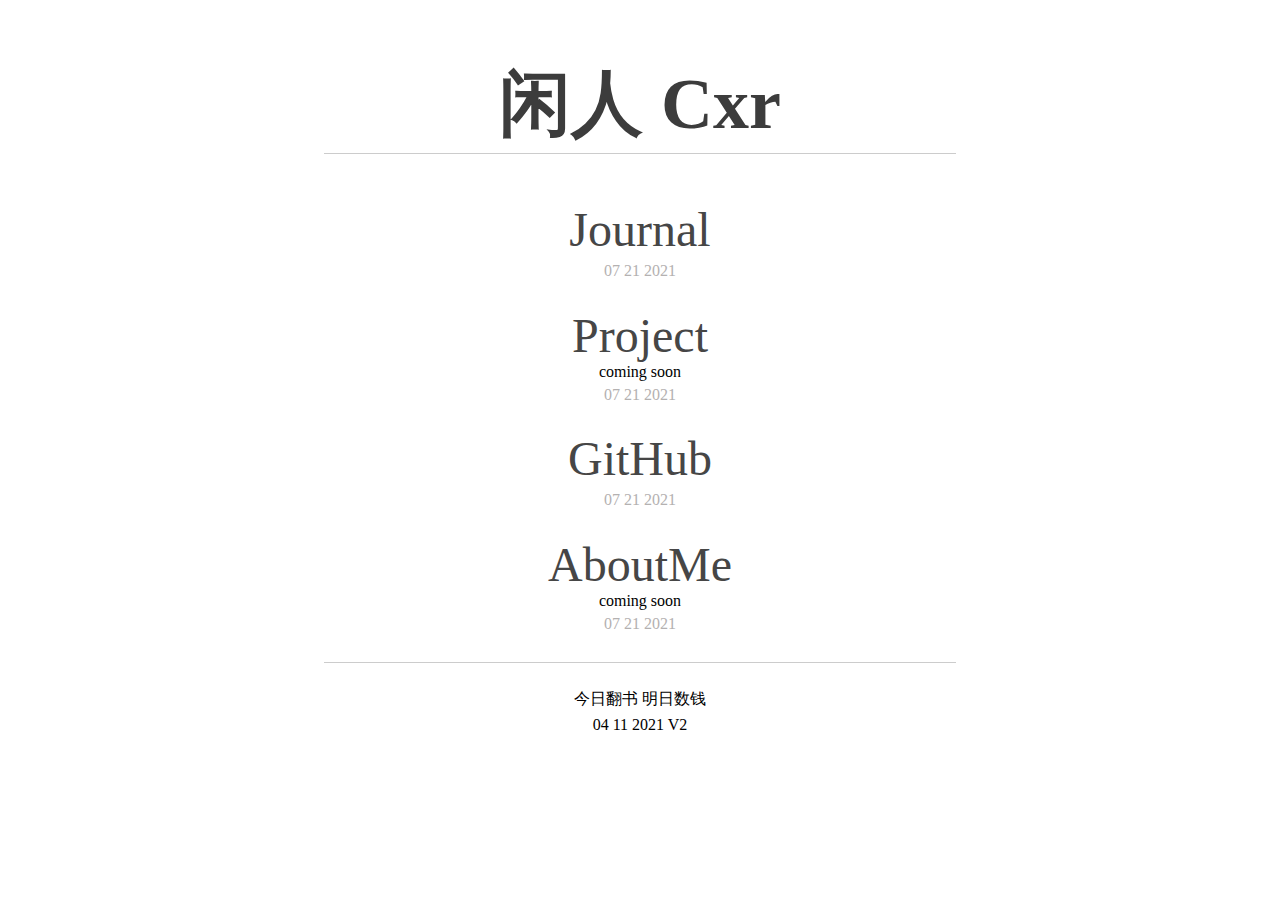
==== index.html @ f76b9d7a "fix" ====
<!DOCTYPE html>
<html lang="en-us">

<head>
    <meta charset="UTF-8">
    <link rel="shortcut icon" href="./favicon.png" type="image/x-icon">
    <meta http-equiv="Cache-Control" content="no-store" />
    <meta http-equiv="Pragma" content="no-cache" />
    <meta http-equiv="Expires" content="0" />
    <style>
        .main_page {
            font-family: "Lucida Calligraphy", cursive, serif, sans-serif;
            display: flex;
            flex-direction: column;
            align-items: center;
            text-align: center;
        }

        .title {
            color: rgb(60, 60, 60);
            font-size: 4.5em;
            width: 50%;
            margin-bottom: 3%;
        }

        .title::after {
            content: '';
            height: 1px;
            border-bottom: 1px solid #ccc;
            display: flex;
            margin-bottom: 10px;
            max-width: 1000px;
            align-items: center;
        }

        .sub_title_container {
            display: flex;
            flex-direction: column;
            margin-bottom: 15%;

        }

        .sub_title {
            font-family: "Lucida Calligraphy", cursive, serif, sans-serif;
            font-size: 3em;
            color: rgb(70, 70, 70);
            text-decoration: none;
        }

        .sub_title:hover,
        .sub_title:focus {
            text-decoration: underline;
        }

        .title_time {

            color: rgb(180, 177, 177);
            margin-top: 5px;

        }

        .main_footer {
            width: 50%;
            display: flex;
            flex-direction: column;
            align-content: center;
            text-align: center;
        }

        .main_footer::before {
            content: '';
            height: 1px;
            border-bottom: 1px solid #ccc;
            margin-bottom: 10px;
            align-content: center;
        }
    </style>
</head>

<body>
    <div class="main_page">
        <h1 class="title">闲人 Cxr</h1>
        <div>
            <div class="sub_title_container">
                <a class="sub_title" href="post.html">Journal</a>
                <a class=" title_time"> 07 21 2021</a>
            </div>

            <div class="sub_title_container">
                <a class="sub_title" href="">Project<a style="font-size: 16px;">coming
                        soon</a></a>
                <a class=" title_time"> 07 21 2021</a>
            </div>

            <div class="sub_title_container">
                <a class="sub_title" href="https://github.com/CXianRen">GitHub</a>
                <a class=" title_time"> 07 21 2021</a>
            </div>

            <div class="sub_title_container">
                <a class="sub_title" href="">AboutMe<a style="font-size: 16px;">coming soon</a></a>
                <a class=" title_time"> 07 21 2021</a>
            </div>

        </div>
        <div class="main_footer">
            <p>今日翻书 明日数钱</p>
            <p style="margin-top: -10px;"> 04 11 2021 V2 </p>
        </div>

    </div>
</body>

</html>
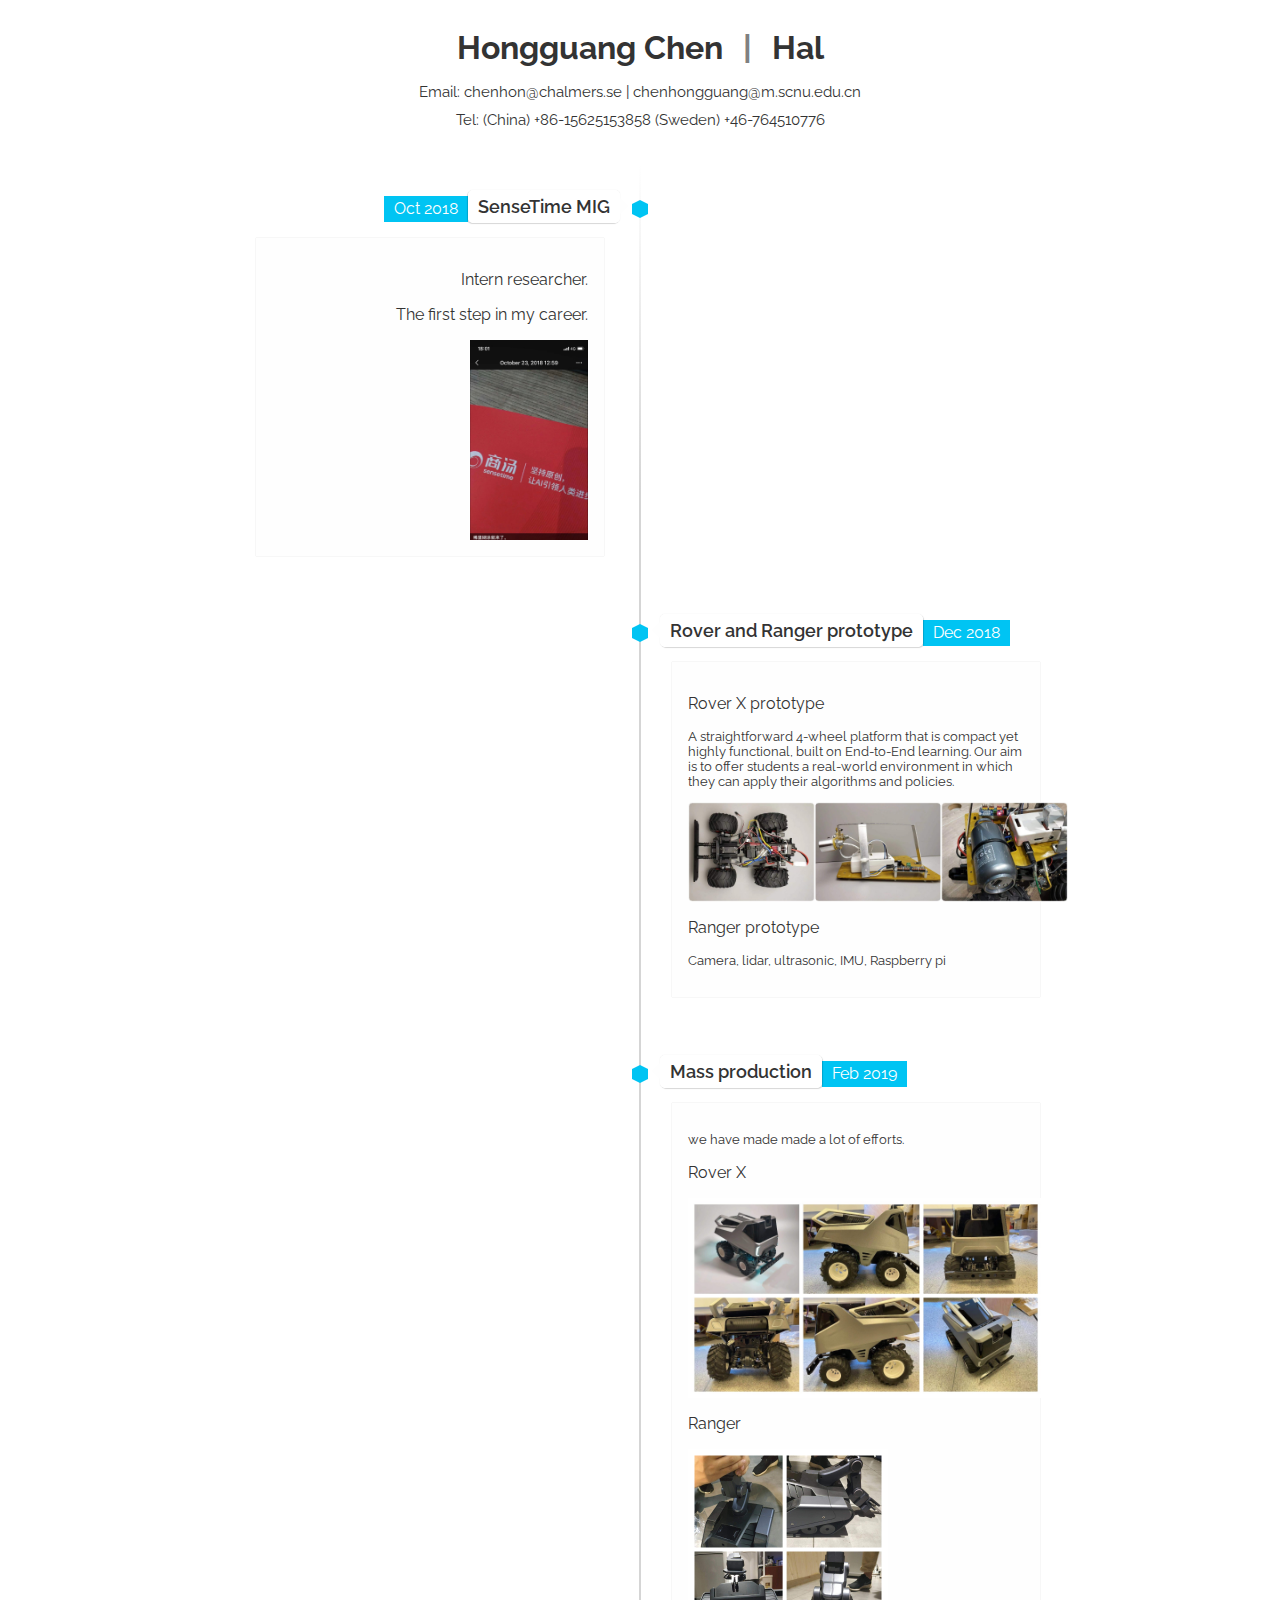
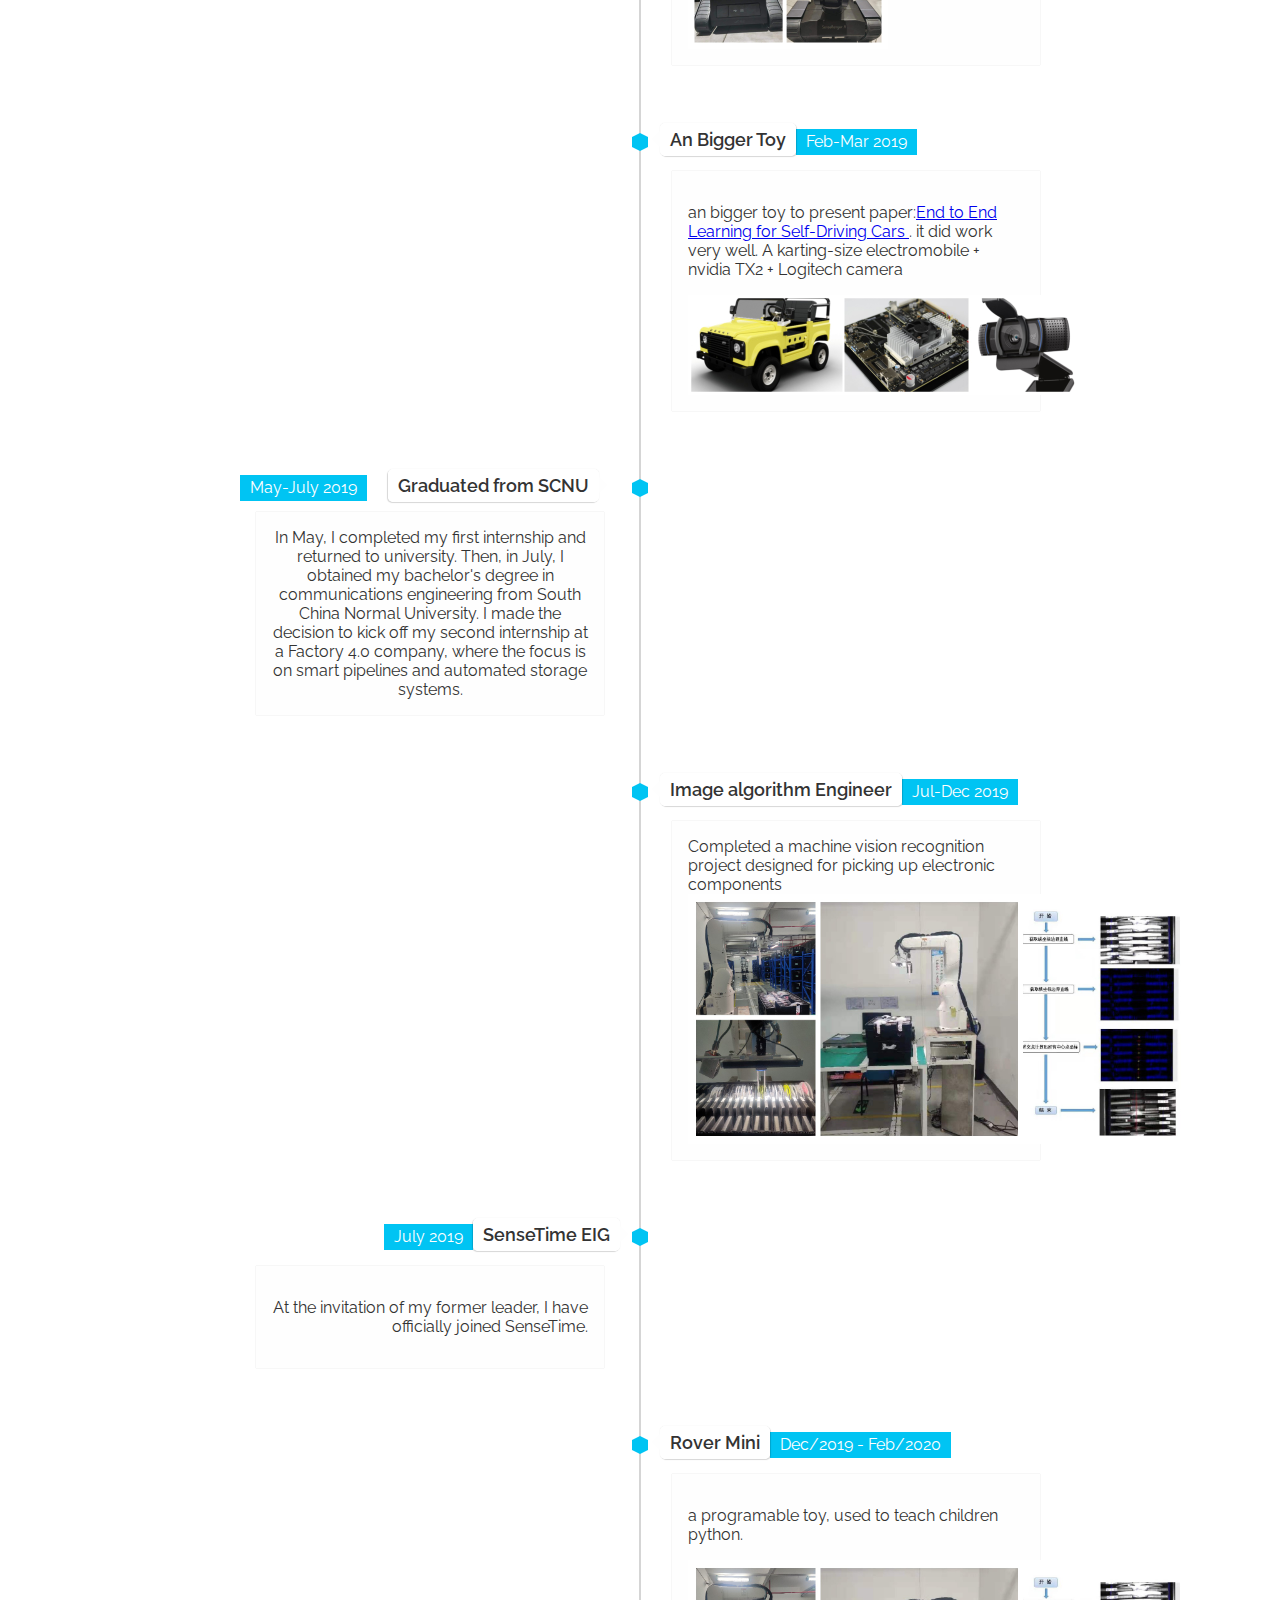
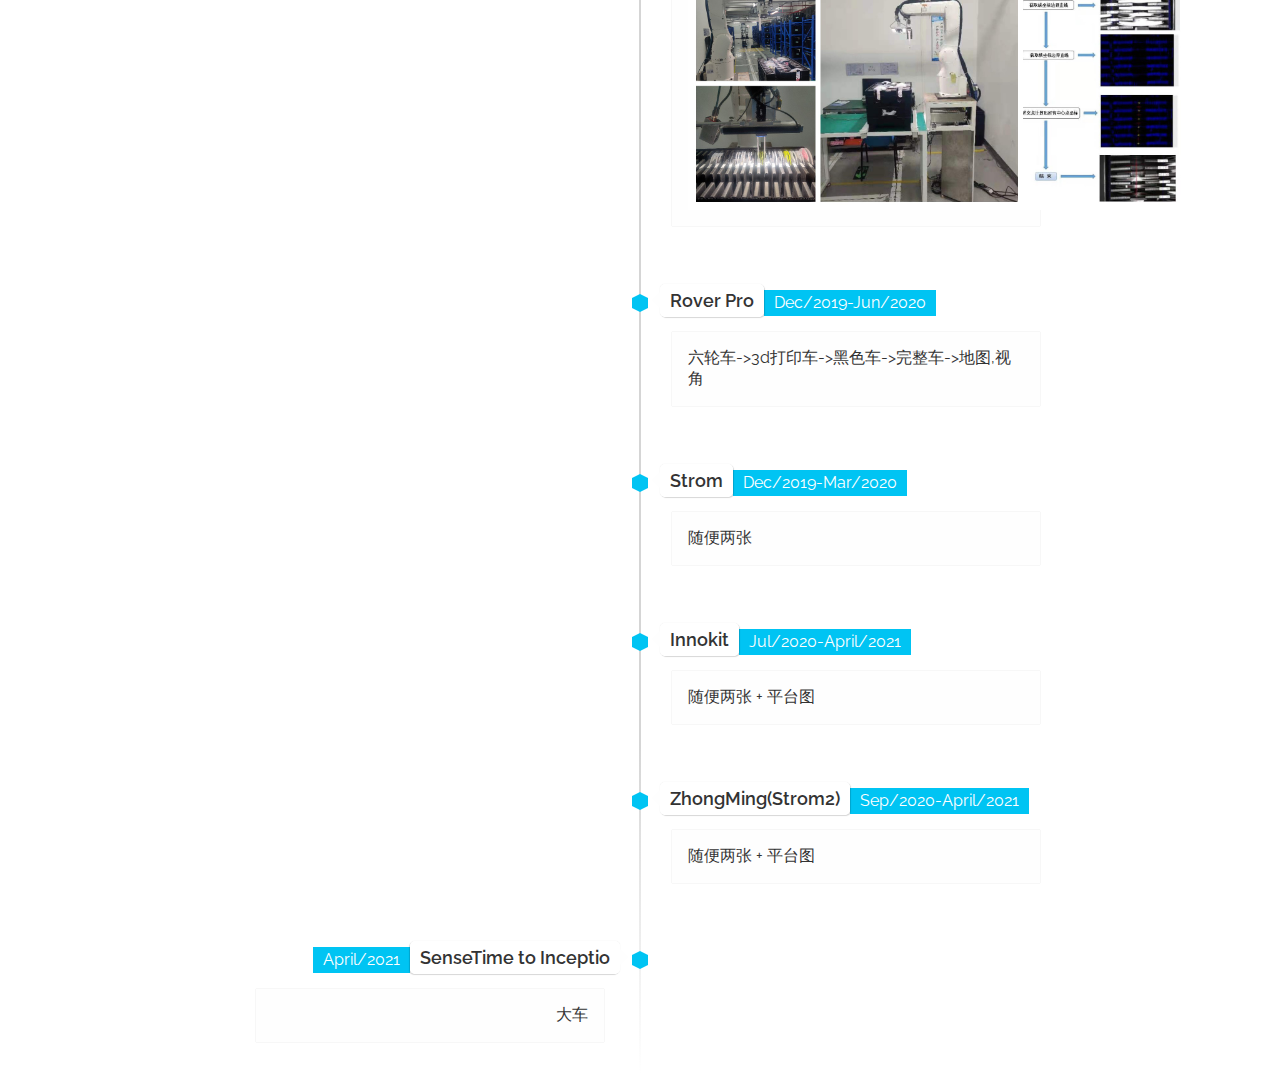
==== commit a5d6ae73: "update" ====
--- a/index.html
+++ b/index.html
@@ -1,114 +1,203 @@
-<!DOCTYPE html>
-<html lang="en-us">
-
-<head>
-    <meta charset="UTF-8">
-    <link rel="shortcut icon" href="./favicon.png" type="image/x-icon">
-    <meta http-equiv="Cache-Control" content="no-store" />
-    <meta http-equiv="Pragma" content="no-cache" />
-    <meta http-equiv="Expires" content="0" />
-    <style>
-        .main_page {
-            font-family: "Lucida Calligraphy", cursive, serif, sans-serif;
-            display: flex;
-            flex-direction: column;
-            align-items: center;
-            text-align: center;
-        }
-
-        .title {
-            color: rgb(60, 60, 60);
-            font-size: 4.5em;
-            width: 50%;
-            margin-bottom: 3%;
-        }
-
-        .title::after {
-            content: '';
-            height: 1px;
-            border-bottom: 1px solid #ccc;
-            display: flex;
-            margin-bottom: 10px;
-            max-width: 1000px;
-            align-items: center;
-        }
-
-        .sub_title_container {
-            display: flex;
-            flex-direction: column;
-            margin-bottom: 15%;
-
-        }
-
-        .sub_title {
-            font-family: "Lucida Calligraphy", cursive, serif, sans-serif;
-            font-size: 3em;
-            color: rgb(70, 70, 70);
-            text-decoration: none;
-        }
-
-        .sub_title:hover,
-        .sub_title:focus {
-            text-decoration: underline;
-        }
-
-        .title_time {
-
-            color: rgb(180, 177, 177);
-            margin-top: 5px;
-
-        }
-
-        .main_footer {
-            width: 50%;
-            display: flex;
-            flex-direction: column;
-            align-content: center;
-            text-align: center;
-        }
-
-        .main_footer::before {
-            content: '';
-            height: 1px;
-            border-bottom: 1px solid #ccc;
-            margin-bottom: 10px;
-            align-content: center;
-        }
-    </style>
-</head>
-
-<body>
-    <div class="main_page">
-        <h1 class="title">闲人 Cxr</h1>
-        <div>
-            <div class="sub_title_container">
-                <a class="sub_title" href="post.html">Journal</a>
-                <a class=" title_time"> 07 21 2021</a>
-            </div>
-
-            <div class="sub_title_container">
-                <a class="sub_title" href="">Project<a style="font-size: 16px;">coming
-                        soon</a></a>
-                <a class=" title_time"> 07 21 2021</a>
-            </div>
-
-            <div class="sub_title_container">
-                <a class="sub_title" href="https://github.com/CXianRen">GitHub</a>
-                <a class=" title_time"> 07 21 2021</a>
-            </div>
-
-            <div class="sub_title_container">
-                <a class="sub_title" href="">AboutMe<a style="font-size: 16px;">coming soon</a></a>
-                <a class=" title_time"> 07 21 2021</a>
-            </div>
-
-        </div>
-        <div class="main_footer">
-            <p>今日翻书 明日数钱</p>
-            <p style="margin-top: -10px;"> 04 11 2021 V2 </p>
-        </div>
-
-    </div>
-</body>
-
-</html>+<header>
+    <meta charset="UTF-8">
+    <link rel="stylesheet" type="text/css" href="css/blog.css">
+</header>
+
+<body>
+    <div style="display: flex; flex-direction: column; align-items: center;">
+        <div style="display: flex; flex-direction: row; justify-content: center; margin-bottom: 0px;">
+            <h1>Hongguang Chen </h1>
+            <h1 style="margin-left: 20px; margin-right: 20px; color: gray;"> | </h1>
+            <h1>Hal</h1>
+        </div>
+        <div style="margin-top: -20px;">
+            <p class="contact-info" style="font-size: 15px">Email: chenhon@chalmers.se | chenhongguang@m.scnu.edu.cn
+            </p>
+        </div>
+        <div style="margin-top: -20px;">
+            <p style="font-size: 15px"> Tel: (China) +86-15625153858 (Sweden) +46-764510776</p>
+        </div>
+
+    </div>
+    <ul class="timeline">
+        <!-- senior years -->
+        <!-- Item 1 -->
+        <!-- Sensen time -->
+        <li>
+            <div class="direction-l">
+                <div class="flag-wrapper">
+                    <span class="hexa"></span>
+                    <span class="flag">SenseTime MIG</span>
+                    <span class="time-wrapper"><span class="time">Oct 2018</span></span>
+                </div>
+                <div class="desc">
+                    <p>Intern researcher.</p>
+                    <p>The first step in my career.</p>
+                    <img src="img/other/first_day.jpg" , style="max-height: 200;">
+                </div>
+        </li>
+        <li>
+            <div class="direction-r">
+                <div class="flag-wrapper">
+                    <span class="hexa"></span>
+                    <span class="flag">Rover and Ranger prototype</span>
+                    <span class="time-wrapper"><span class="time">Dec 2018</span></span>
+                </div>
+                <div class="desc" ,>
+                    <p>Rover X prototype</p>
+                    <p style="font-size: small;">A straightforward 4-wheel platform that is compact yet highly
+                        functional,
+                        built on End-to-End learning. Our aim is to offer students a real-world environment
+                        in which they can apply their algorithms and policies.</p>
+                    <img src="img/roverX_prototype/rover_x_prototype.jpg" , style="max-height: 100;">
+                    <p>Ranger prototype</p>
+                    <p style="font-size: small;">Camera, lidar, ultrasonic, IMU, Raspberry pi</p>
+                </div>
+            </div>
+        </li>
+        <li>
+            <div class="direction-r">
+                <div class="flag-wrapper">
+                    <span class="hexa"></span>
+                    <span class="flag">Mass production</span>
+                    <span class="time-wrapper"><span class="time">Feb 2019</span></span>
+                </div>
+                <div class="desc" ,>
+                    <p style="font-size: small;">we have made made a lot of efforts.</p>
+                    <p>Rover X</p>
+                    <img src="img/roverX/RoverX.jpg" , style="max-height: 200;">
+                    <p>Ranger</p>
+                    <img src="img/ranger/ranger.jpg" , style="max-height: 200;">
+                </div>
+            </div>
+        </li>
+        <li>
+            <div class="direction-r">
+                <div class="flag-wrapper">
+                    <span class="hexa"></span>
+                    <span class="flag">An Bigger Toy</span>
+                    <span class="time-wrapper"><span class="time">Feb-Mar 2019</span></span>
+                </div>
+                <div class="desc" ,>
+                    <!-- https://images.nvidia.com/content/tegra/automotive/images/2016/solutions/pdf/end-to-end-dl-using-px.pdf -->
+                    <p> an bigger toy to present paper:<a
+                            href="https://images.nvidia.com/content/tegra/automotive/images/2016/solutions/pdf/end-to-end-dl-using-px.pdf">End
+                            to End Learning for Self-Driving Cars
+                        </a>. it did work very well. A karting-size electromobile + nvidia TX2 + Logitech camera </p>
+                    <img src="img/honghong/honghong.jpg" , style="max-height: 100;">
+                </div>
+            </div>
+        </li>
+        <!-- graduation and JiMi -->
+        <li>
+            <div class="direction-l">
+                <div class="flag-wrapper">
+                    <span class="hexa"></span>
+                    <span class="flag">Graduated from SCNU</span>
+                    <span class="time-wrapper"><span class="time">May-July 2019</span></span>
+                    <div class="desc">In May, I completed my first internship and returned to university. Then, in July,
+                        I obtained my bachelor's degree in communications engineering from South China Normal
+                        University. I made the decision to kick off my second internship at a Factory 4.0 company, 
+                        where the focus is on smart pipelines and automated storage systems.
+                    </div>
+                </div>
+            </div>
+        </li>
+
+        <li>
+            <div class="direction-r">
+                <div class="flag-wrapper">
+                    <span class="hexa"></span>
+                    <span class="flag">Image algorithm Engineer</span>
+                    <span class="time-wrapper"><span class="time">Jul-Dec 2019</span>
+                </div>
+                <div class="desc">Completed a machine vision recognition project designed for picking up electronic components
+                    <img src="img/smart_vga/smart_vga.jpg" , style="max-height: 250;">
+                </div>
+            </div>
+        </li>
+
+        <li>
+            <div class="direction-l">
+                <div class="flag-wrapper">
+                    <span class="hexa"></span>
+                    <span class="flag">SenseTime EIG</span>
+                    <span class="time-wrapper"><span class="time">July 2019</span></span>
+                </div>
+                <div class="desc">
+                    <p>At the invitation of my former leader, I have officially joined SenseTime.</p>
+                </div>
+            </div>
+        </li>
+        <!-- MINI -->
+        <li>
+            <div class="direction-r">
+                <div class="flag-wrapper">
+                    <span class="hexa"></span>
+                    <span class="flag">Rover Mini</span>
+                    <span class="time-wrapper"><span class="time">Dec/2019 - Feb/2020</span></span>
+                </div>
+                <div class="desc">
+                    <p>a programable toy, used to teach children python.</p>
+                    <img src="img/smart_vga/smart_vga.jpg" , style="max-height: 250;">
+                </div>
+            </div>
+        </li>
+
+        <li>
+            <div class="direction-r">
+                <div class="flag-wrapper">
+                    <span class="hexa"></span>
+                    <span class="flag">Rover Pro</span>
+                    <span class="time-wrapper"><span class="time">Dec/2019-Jun/2020</span></span>
+                </div>
+                <div class="desc">六轮车->3d打印车->黑色车->完整车->地图,视角</div>
+            </div>
+        </li>
+
+        <li>
+            <div class="direction-r">
+                <div class="flag-wrapper">
+                    <span class="hexa"></span>
+                    <span class="flag">Strom</span>
+                    <span class="time-wrapper"><span class="time">Dec/2019-Mar/2020</span></span>
+                </div>
+                <div class="desc">随便两张</div>
+            </div>
+        </li>
+
+        <li>
+            <div class="direction-r">
+                <div class="flag-wrapper">
+                    <span class="hexa"></span>
+                    <span class="flag">Innokit</span>
+                    <span class="time-wrapper"><span class="time">Jul/2020-April/2021</span></span>
+                </div>
+                <div class="desc">随便两张 + 平台图</div>
+            </div>
+        </li>
+
+        <li>
+            <div class="direction-r">
+                <div class="flag-wrapper">
+                    <span class="hexa"></span>
+                    <span class="flag">ZhongMing(Strom2)</span>
+                    <span class="time-wrapper"><span class="time">Sep/2020-April/2021</span></span>
+                </div>
+                <div class="desc">随便两张 + 平台图</div>
+            </div>
+        </li>
+
+        <li>
+            <div class="direction-l">
+                <div class="flag-wrapper">
+                    <span class="hexa"></span>
+                    <span class="flag">SenseTime to Inceptio</span>
+                    <span class="time-wrapper"><span class="time">April/2021</span></span>
+                </div>
+                <div class="desc">大车</div>
+            </div>
+        </li>
+    </ul>
+
+</body>--- a/css/blog.css
+++ b/css/blog.css
@@ -0,0 +1,317 @@
+@import url(https://fonts.googleapis.com/css?family=Raleway:400,900);
+body {
+    font-family: 'Raleway', sans-serif;
+    color: #333;
+}
+
+header h1 {
+    text-align: center;
+    font-weight: bold;
+    margin-top: 0;
+}
+
+header p {
+    text-align: center;
+    margin-bottom: 0;
+}
+
+.hexa {
+    border: 0px;
+    float: left;
+    text-align: center;
+    height: 35px;
+    width: 60px;
+    font-size: 22px;
+    background: #f0f0f0;
+    color: #3c3c3c;
+    position: relative;
+    margin-top: 15px;
+}
+
+.hexa:before {
+    content: "";
+    position: absolute;
+    left: 0;
+    width: 0;
+    height: 0;
+    border-bottom: 15px solid #f0f0f0;
+    border-left: 30px solid transparent;
+    border-right: 30px solid transparent;
+    top: -15px;
+}
+
+.hexa:after {
+    content: "";
+    position: absolute;
+    left: 0;
+    width: 0;
+    height: 0;
+    border-left: 30px solid transparent;
+    border-right: 30px solid transparent;
+    border-top: 15px solid #f0f0f0;
+    bottom: -15px;
+}
+
+.timeline {
+    position: relative;
+    padding: 0;
+    width: 100%;
+    margin-top: 20px;
+    list-style-type: none;
+}
+
+.timeline:before {
+    position: absolute;
+    left: 50%;
+    top: 0;
+    content: ' ';
+    display: block;
+    width: 2px;
+    height: 100%;
+    margin-left: -1px;
+    background: rgb(213, 213, 213);
+    background: -moz-linear-gradient(top, rgba(213, 213, 213, 0) 0%, rgb(213, 213, 213) 8%, rgb(213, 213, 213) 92%, rgba(213, 213, 213, 0) 100%);
+    background: -webkit-gradient(linear, left top, left bottom, color-stop(0%, rgba(30, 87, 153, 1)), color-stop(100%, rgba(125, 185, 232, 1)));
+    background: -webkit-linear-gradient(top, rgba(213, 213, 213, 0) 0%, rgb(213, 213, 213) 8%, rgb(213, 213, 213) 92%, rgba(213, 213, 213, 0) 100%);
+    background: -o-linear-gradient(top, rgba(213, 213, 213, 0) 0%, rgb(213, 213, 213) 8%, rgb(213, 213, 213) 92%, rgba(213, 213, 213, 0) 100%);
+    background: -ms-linear-gradient(top, rgba(213, 213, 213, 0) 0%, rgb(213, 213, 213) 8%, rgb(213, 213, 213) 92%, rgba(213, 213, 213, 0) 100%);
+    background: linear-gradient(to bottom, rgba(213, 213, 213, 0) 0%, rgb(213, 213, 213) 8%, rgb(213, 213, 213) 92%, rgba(213, 213, 213, 0) 100%);
+    z-index: 5;
+}
+
+.timeline li {
+    padding: 2em 0;
+}
+
+.timeline .hexa {
+    width: 16px;
+    height: 10px;
+    position: absolute;
+    background: #00c4f3;
+    z-index: 5;
+    left: 0;
+    right: 0;
+    margin-left: auto;
+    margin-right: auto;
+    top: -30px;
+    margin-top: 0;
+}
+
+.timeline .hexa:before {
+    border-bottom: 4px solid #00c4f3;
+    border-left-width: 8px;
+    border-right-width: 8px;
+    top: -4px;
+}
+
+.timeline .hexa:after {
+    border-left-width: 8px;
+    border-right-width: 8px;
+    border-top: 4px solid #00c4f3;
+    bottom: -4px;
+}
+
+.direction-l,
+.direction-r {
+    float: none;
+    width: 100%;
+    text-align: center;
+}
+
+.flag-wrapper {
+    text-align: center;
+    position: relative;
+}
+
+.flag {
+    position: relative;
+    display: inline;
+    background: rgb(255, 255, 255);
+    font-weight: 600;
+    z-index: 15;
+    padding: 6px 10px;
+    text-align: left;
+    border-radius: 5px;
+}
+
+.direction-l .flag:after,
+.direction-r .flag:after {
+    content: "";
+    position: absolute;
+    left: 50%;
+    top: -15px;
+    height: 0;
+    width: 0;
+    margin-left: -8px;
+    border: solid transparent;
+    border-bottom-color: rgb(255, 255, 255);
+    border-width: 8px;
+    pointer-events: none;
+}
+
+.direction-l .flag {
+    -webkit-box-shadow: -1px 1px 1px rgba(0, 0, 0, 0.15), 0 0 1px rgba(0, 0, 0, 0.15);
+    -moz-box-shadow: -1px 1px 1px rgba(0, 0, 0, 0.15), 0 0 1px rgba(0, 0, 0, 0.15);
+    box-shadow: -1px 1px 1px rgba(0, 0, 0, 0.15), 0 0 1px rgba(0, 0, 0, 0.15);
+}
+
+.direction-r .flag {
+    -webkit-box-shadow: 1px 1px 1px rgba(0, 0, 0, 0.15), 0 0 1px rgba(0, 0, 0, 0.15);
+    -moz-box-shadow: 1px 1px 1px rgba(0, 0, 0, 0.15), 0 0 1px rgba(0, 0, 0, 0.15);
+    box-shadow: 1px 1px 1px rgba(0, 0, 0, 0.15), 0 0 1px rgba(0, 0, 0, 0.15);
+}
+
+.time-wrapper {
+    display: block;
+    position: relative;
+    margin: 4px 0 0 0;
+    z-index: 14;
+    line-height: 1em;
+    vertical-align: middle;
+    color: #fff;
+}
+
+.direction-l .time-wrapper {
+    float: none;
+}
+
+.direction-r .time-wrapper {
+    float: none;
+}
+
+.time {
+    background: #00c4f3;
+    display: inline-block;
+    padding: 8px;
+}
+
+.desc {
+    position: relative;
+    margin: 1em 0 0 0;
+    padding: 1em;
+    background: rgb(254, 254, 254);
+    -webkit-box-shadow: 0 0 1px rgba(0, 0, 0, 0.20);
+    -moz-box-shadow: 0 0 1px rgba(0, 0, 0, 0.20);
+    box-shadow: 0 0 1px rgba(0, 0, 0, 0.20);
+    z-index: 15;
+}
+
+.direction-l .desc,
+.direction-r .desc {
+    position: relative;
+    margin: 1em 1em 0 1em;
+    padding: 1em;
+    z-index: 15;
+}
+
+@media(min-width: 768px) {
+    .timeline {
+        width: 660px;
+        margin: 0 auto;
+        margin-top: 20px;
+    }
+
+    .timeline li:after {
+        content: "";
+        display: block;
+        height: 0;
+        clear: both;
+        visibility: hidden;
+    }
+
+    .timeline .hexa {
+        left: -28px;
+        right: auto;
+        top: 8px;
+    }
+
+    .timeline .direction-l .hexa {
+        left: auto;
+        right: -28px;
+    }
+
+    .direction-l {
+        position: relative;
+        width: 310px;
+        float: left;
+        text-align: right;
+    }
+
+    .direction-r {
+        position: relative;
+        width: 310px;
+        float: right;
+        text-align: left;
+    }
+
+    .flag-wrapper {
+        display: inline-block;
+    }
+
+    .flag {
+        font-size: 18px;
+    }
+
+    .direction-l .flag:after {
+        left: auto;
+        right: -16px;
+        top: 50%;
+        margin-top: -8px;
+        border: solid transparent;
+        border-left-color: rgb(254, 254, 254);
+        border-width: 8px;
+    }
+
+    .direction-r .flag:after {
+        top: 50%;
+        margin-top: -8px;
+        border: solid transparent;
+        border-right-color: rgb(254, 254, 254);
+        border-width: 8px;
+        left: -8px;
+    }
+
+    .time-wrapper {
+        display: inline;
+        vertical-align: middle;
+        margin: 0;
+    }
+
+    .direction-l .time-wrapper {
+        float: left;
+    }
+
+    .direction-r .time-wrapper {
+        float: right;
+    }
+
+    .time {
+        padding: 5px 10px;
+    }
+
+    .direction-r .desc {
+        margin: 1em 0 0 0.75em;
+    }
+}
+
+@media(min-width: 992px) {
+    .timeline {
+        width: 800px;
+        margin: 0 auto;
+        margin-top: 20px;
+    }
+
+    .direction-l {
+        position: relative;
+        width: 380px;
+        float: left;
+        text-align: right;
+    }
+
+    .direction-r {
+        position: relative;
+        width: 380px;
+        float: right;
+        text-align: left;
+    }
+}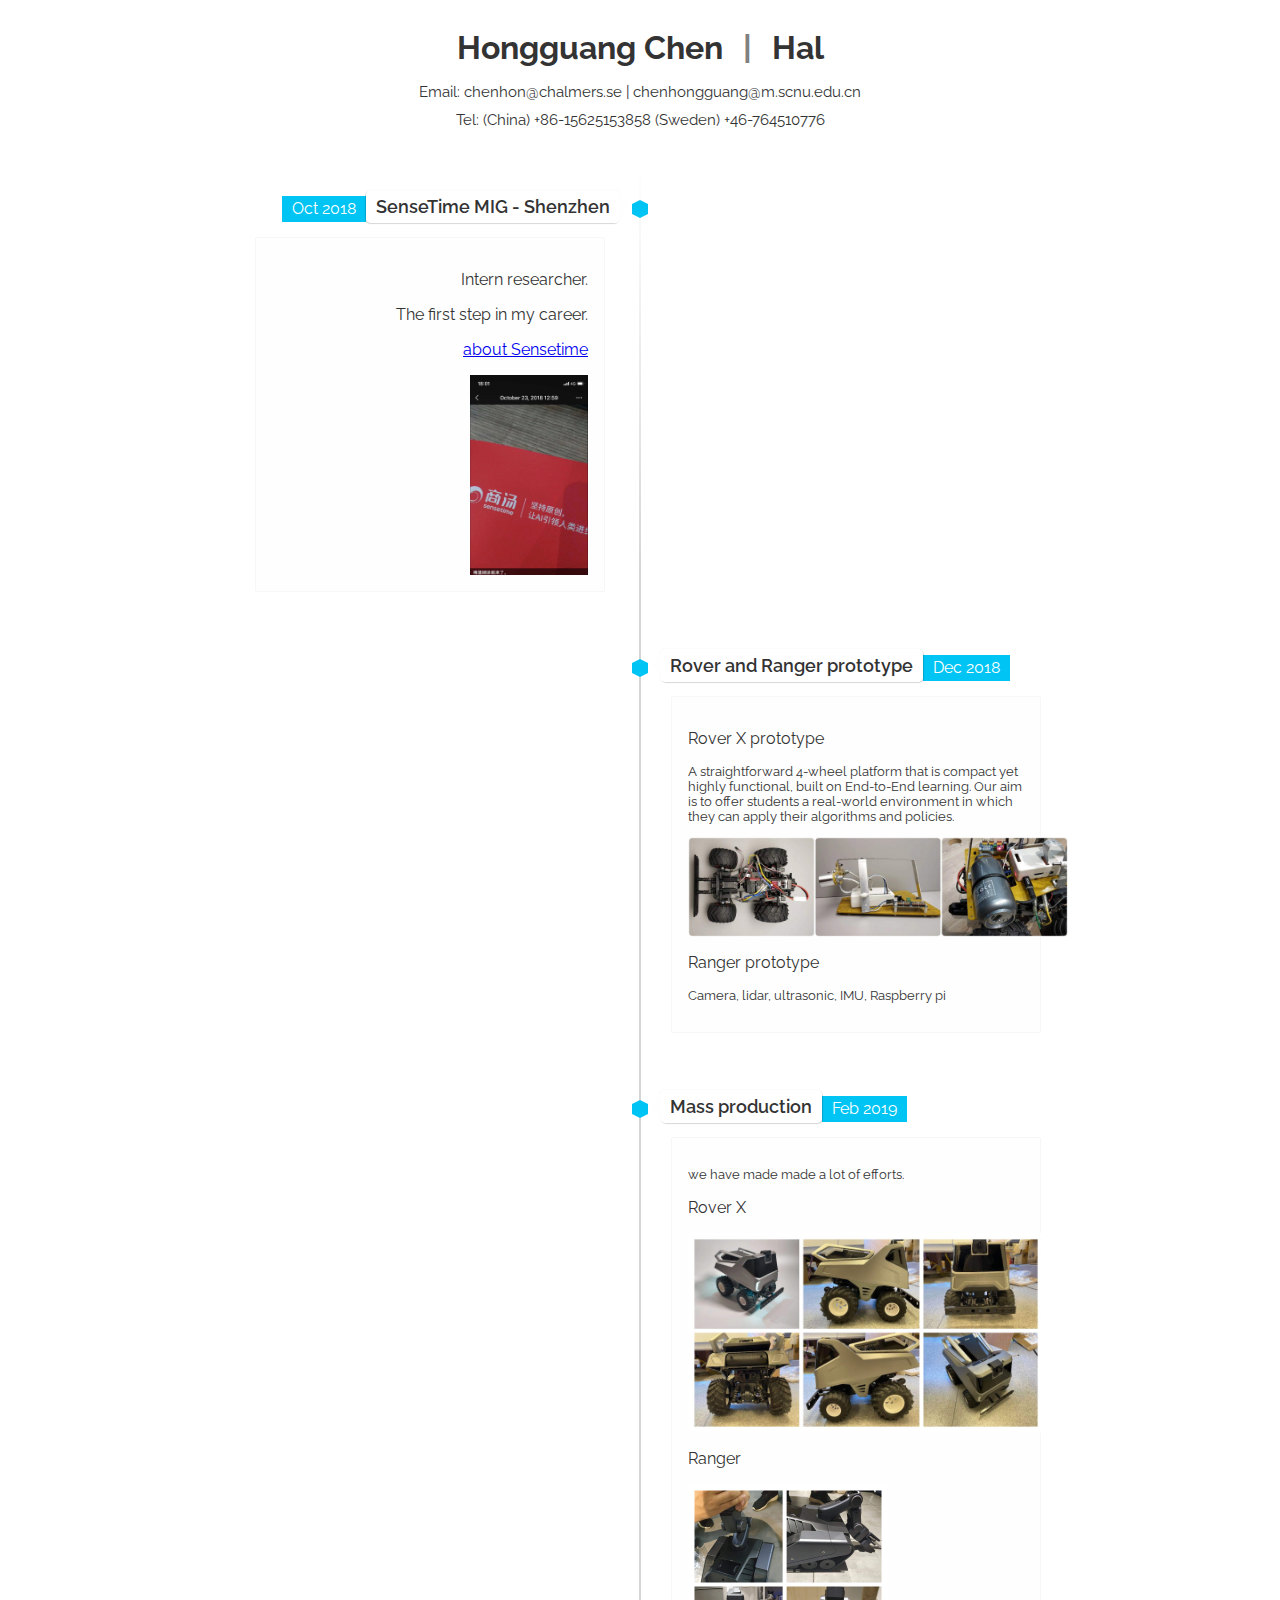
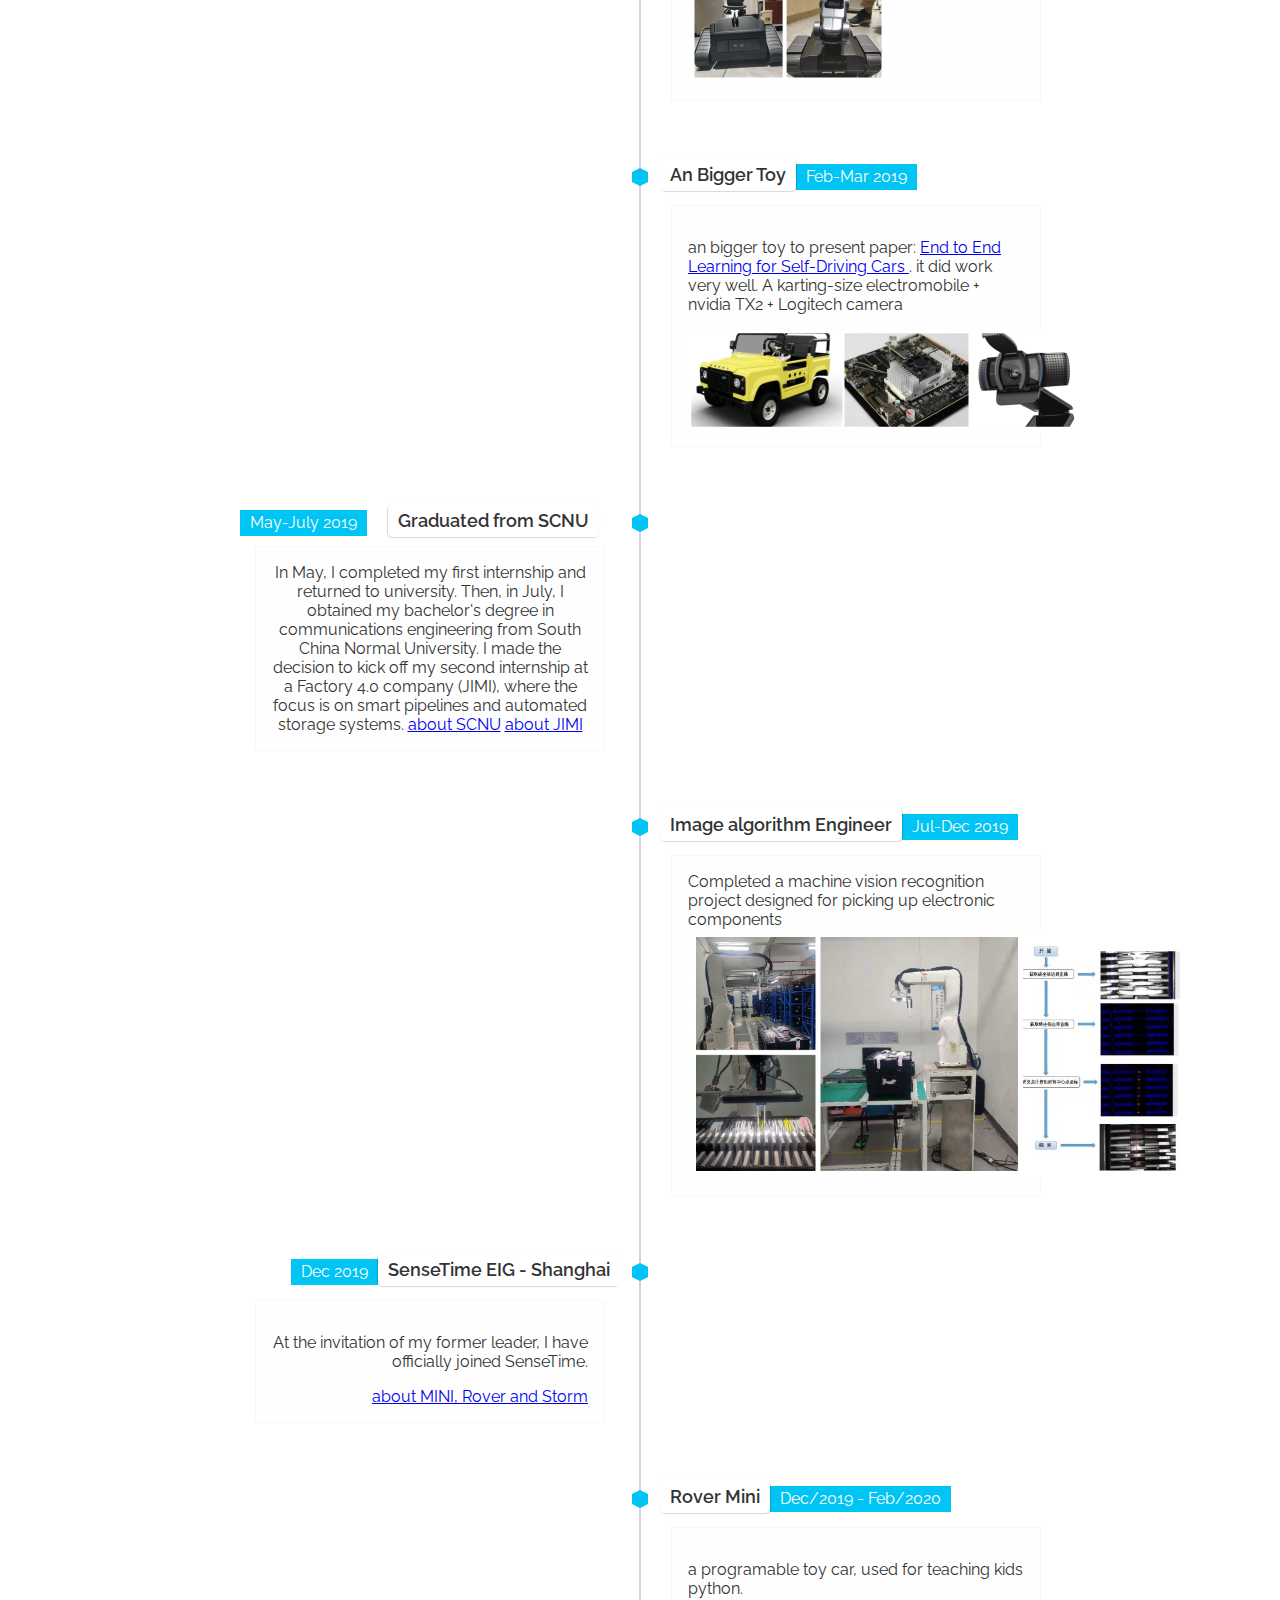
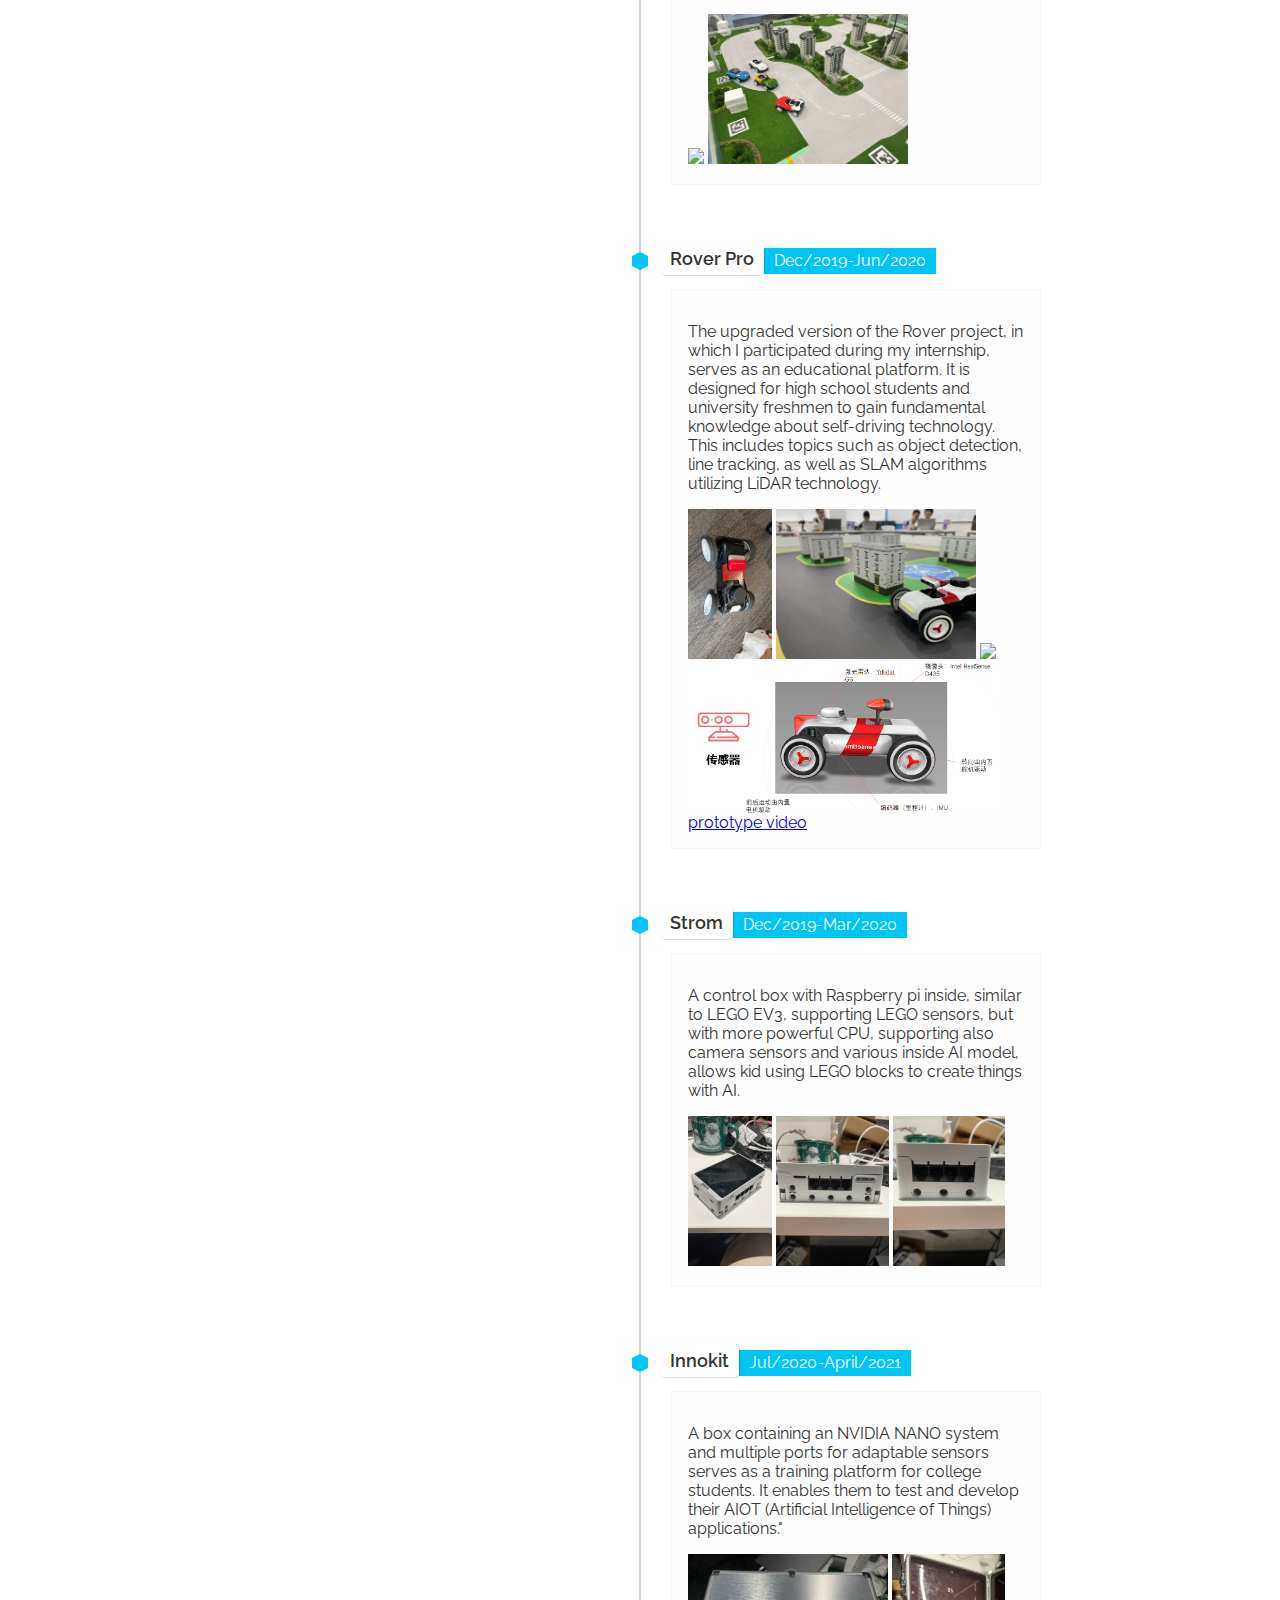
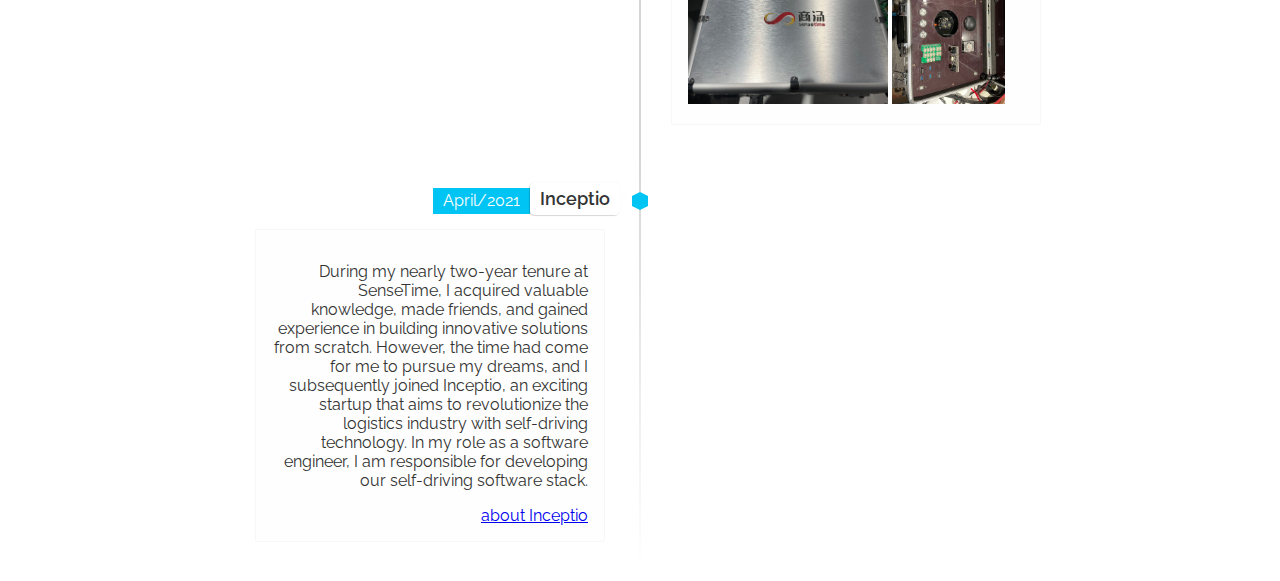
==== commit 37365e68: "update" ====
--- a/index.html
+++ b/index.html
@@ -27,12 +27,13 @@
             <div class="direction-l">
                 <div class="flag-wrapper">
                     <span class="hexa"></span>
-                    <span class="flag">SenseTime MIG</span>
+                    <span class="flag">SenseTime MIG - Shenzhen</span>
                     <span class="time-wrapper"><span class="time">Oct 2018</span></span>
                 </div>
                 <div class="desc">
                     <p>Intern researcher.</p>
                     <p>The first step in my career.</p>
+                    <p><a href="https://www.sensetime.com/en/about-index#1" target="_blank"> about Sensetime</a></p>
                     <img src="img/other/first_day.jpg" , style="max-height: 200;">
                 </div>
         </li>
@@ -79,9 +80,9 @@
                     <span class="time-wrapper"><span class="time">Feb-Mar 2019</span></span>
                 </div>
                 <div class="desc" ,>
-                    <!-- https://images.nvidia.com/content/tegra/automotive/images/2016/solutions/pdf/end-to-end-dl-using-px.pdf -->
-                    <p> an bigger toy to present paper:<a
-                            href="https://images.nvidia.com/content/tegra/automotive/images/2016/solutions/pdf/end-to-end-dl-using-px.pdf">End
+                    <p> an bigger toy to present paper:
+                        <a
+                            href="https://images.nvidia.com/content/tegra/automotive/images/2016/solutions/pdf/end-to-end-dl-using-px.pdf" target="_blank">End
                             to End Learning for Self-Driving Cars
                         </a>. it did work very well. A karting-size electromobile + nvidia TX2 + Logitech camera </p>
                     <img src="img/honghong/honghong.jpg" , style="max-height: 100;">
@@ -95,10 +96,15 @@
                     <span class="hexa"></span>
                     <span class="flag">Graduated from SCNU</span>
                     <span class="time-wrapper"><span class="time">May-July 2019</span></span>
-                    <div class="desc">In May, I completed my first internship and returned to university. Then, in July,
-                        I obtained my bachelor's degree in communications engineering from South China Normal
-                        University. I made the decision to kick off my second internship at a Factory 4.0 company, 
-                        where the focus is on smart pipelines and automated storage systems.
+                    <div class="desc">
+                        
+                            In May, I completed my first internship and returned to university. Then, in July,
+                            I obtained my bachelor's degree in communications engineering from South China Normal
+                            University. I made the decision to kick off my second internship at a Factory 4.0 company (JIMI), 
+                            where the focus is on smart pipelines and automated storage systems.
+                        
+                    <a href="http://english.scnu.edu.cn/" target="_blank"> about SCNU</a>
+                    <a href="https://www.jimilab.com/" target="_blank"> about JIMI</a>
                     </div>
                 </div>
             </div>
@@ -116,16 +122,18 @@
                 </div>
             </div>
         </li>
-
-        <li>
-            <div class="direction-l">
-                <div class="flag-wrapper">
-                    <span class="hexa"></span>
-                    <span class="flag">SenseTime EIG</span>
-                    <span class="time-wrapper"><span class="time">July 2019</span></span>
+        <!-- Sensetime Shanghi -->
+        <li>
+            <div class="direction-l">
+                <div class="flag-wrapper">
+                    <span class="hexa"></span>
+                    <span class="flag">SenseTime EIG - Shanghai</span>
+                    <span class="time-wrapper"><span class="time">Dec 2019</span></span>
                 </div>
                 <div class="desc">
                     <p>At the invitation of my former leader, I have officially joined SenseTime.</p>
+                    <a href="https://www.sensetime.com/en/product-education-01?categoryId=1169" target="_blank"> 
+                        about MINI, Rover and Storm</a>
                 </div>
             </div>
         </li>
@@ -138,12 +146,13 @@
                     <span class="time-wrapper"><span class="time">Dec/2019 - Feb/2020</span></span>
                 </div>
                 <div class="desc">
-                    <p>a programable toy, used to teach children python.</p>
-                    <img src="img/smart_vga/smart_vga.jpg" , style="max-height: 250;">
-                </div>
-            </div>
-        </li>
-
+                    <p>a programable toy car, used for teaching kids python.</p>
+                    <img src="img/mini/mini_1.jpg" , style="max-height: 150;">
+                    <img src="img/mini/mini_3.jpg" , style="max-height: 150;">
+                </div>
+            </div>
+        </li>
+        <!-- Rover -->
         <li>
             <div class="direction-r">
                 <div class="flag-wrapper">
@@ -151,7 +160,20 @@
                     <span class="flag">Rover Pro</span>
                     <span class="time-wrapper"><span class="time">Dec/2019-Jun/2020</span></span>
                 </div>
-                <div class="desc">六轮车->3d打印车->黑色车->完整车->地图,视角</div>
+                <div class="desc">
+                    <p>The upgraded version of the Rover project, in which I participated during my internship, 
+                        serves as an educational platform. It is designed for high school students and university 
+                        freshmen to gain fundamental knowledge about self-driving technology. 
+                        This includes topics such as object detection, line tracking, 
+                        as well as SLAM algorithms utilizing LiDAR technology.
+                    </p>
+                    <img src="img/pro/pro_1.jpg" , style="max-height: 150;">
+                    <img src="img/pro/pro_2.jpg" , style="max-height: 150;">
+                    <img src="img/pro/pro_3.jpg" , style="max-height: 150;">
+                    <img src="img/pro/pro_4.png" , style="max-height: 150;">
+                    <a href="https://zhuanlan.zhihu.com/p/66377386" target="_blank">prototype video</a>
+                    <!-- 六轮车->3d打印车->黑色车->完整车->地图,视角 -->
+                </div>
             </div>
         </li>
 
@@ -162,7 +184,14 @@
                     <span class="flag">Strom</span>
                     <span class="time-wrapper"><span class="time">Dec/2019-Mar/2020</span></span>
                 </div>
-                <div class="desc">随便两张</div>
+                <div class="desc">
+                    <p>A control box with Raspberry pi inside, similar to LEGO EV3, supporting LEGO sensors, but with more powerful CPU, supporting  
+                        also camera sensors and various inside AI model, allows kid using LEGO blocks to create things with AI.
+                    </p>
+                    <img src="img/storm/storm_1.jpg" , style="max-height: 150;">
+                    <img src="img/storm/storm_2.jpg" , style="max-height: 150;">
+                    <img src="img/storm/storm_3.jpg" , style="max-height: 150;">
+                </div>
             </div>
         </li>
 
@@ -173,31 +202,36 @@
                     <span class="flag">Innokit</span>
                     <span class="time-wrapper"><span class="time">Jul/2020-April/2021</span></span>
                 </div>
-                <div class="desc">随便两张 + 平台图</div>
-            </div>
-        </li>
-
-        <li>
-            <div class="direction-r">
-                <div class="flag-wrapper">
-                    <span class="hexa"></span>
-                    <span class="flag">ZhongMing(Strom2)</span>
-                    <span class="time-wrapper"><span class="time">Sep/2020-April/2021</span></span>
-                </div>
-                <div class="desc">随便两张 + 平台图</div>
-            </div>
-        </li>
-
-        <li>
-            <div class="direction-l">
-                <div class="flag-wrapper">
-                    <span class="hexa"></span>
-                    <span class="flag">SenseTime to Inceptio</span>
+                <div class="desc">
+                    <p> A box containing an NVIDIA NANO system and multiple ports for adaptable sensors serves 
+                        as a training platform for college students. 
+                        It enables them to test and develop their AIOT (Artificial Intelligence of Things) applications." 
+                    </p>
+                    <img src="img/kit/kit_1.jpg" , style="max-height: 150;">
+                    <img src="img/kit/kit_2.jpg" , style="max-height: 150;">
+                </div>
+            </div>
+        </li>
+
+        <li>
+            <div class="direction-l">
+                <div class="flag-wrapper">
+                    <span class="hexa"></span>
+                    <span class="flag">Inceptio</span>
                     <span class="time-wrapper"><span class="time">April/2021</span></span>
                 </div>
-                <div class="desc">大车</div>
+                <div class="desc">
+                    <p>
+                        During my nearly two-year tenure at SenseTime, I acquired valuable knowledge, made friends, 
+                        and gained experience in building innovative solutions from scratch. 
+                        However, the time had come for me to pursue my dreams, and I subsequently joined Inceptio,
+                        an exciting startup that aims to revolutionize the logistics industry with self-driving technology.
+                        In my role as a software engineer, I am responsible for developing our self-driving software stack.
+                    </p>
+                        <a href="https://en.inceptio.ai/product" target="_blank"> 
+                        about Inceptio </a>
+                </div>
             </div>
         </li>
     </ul>
-
 </body>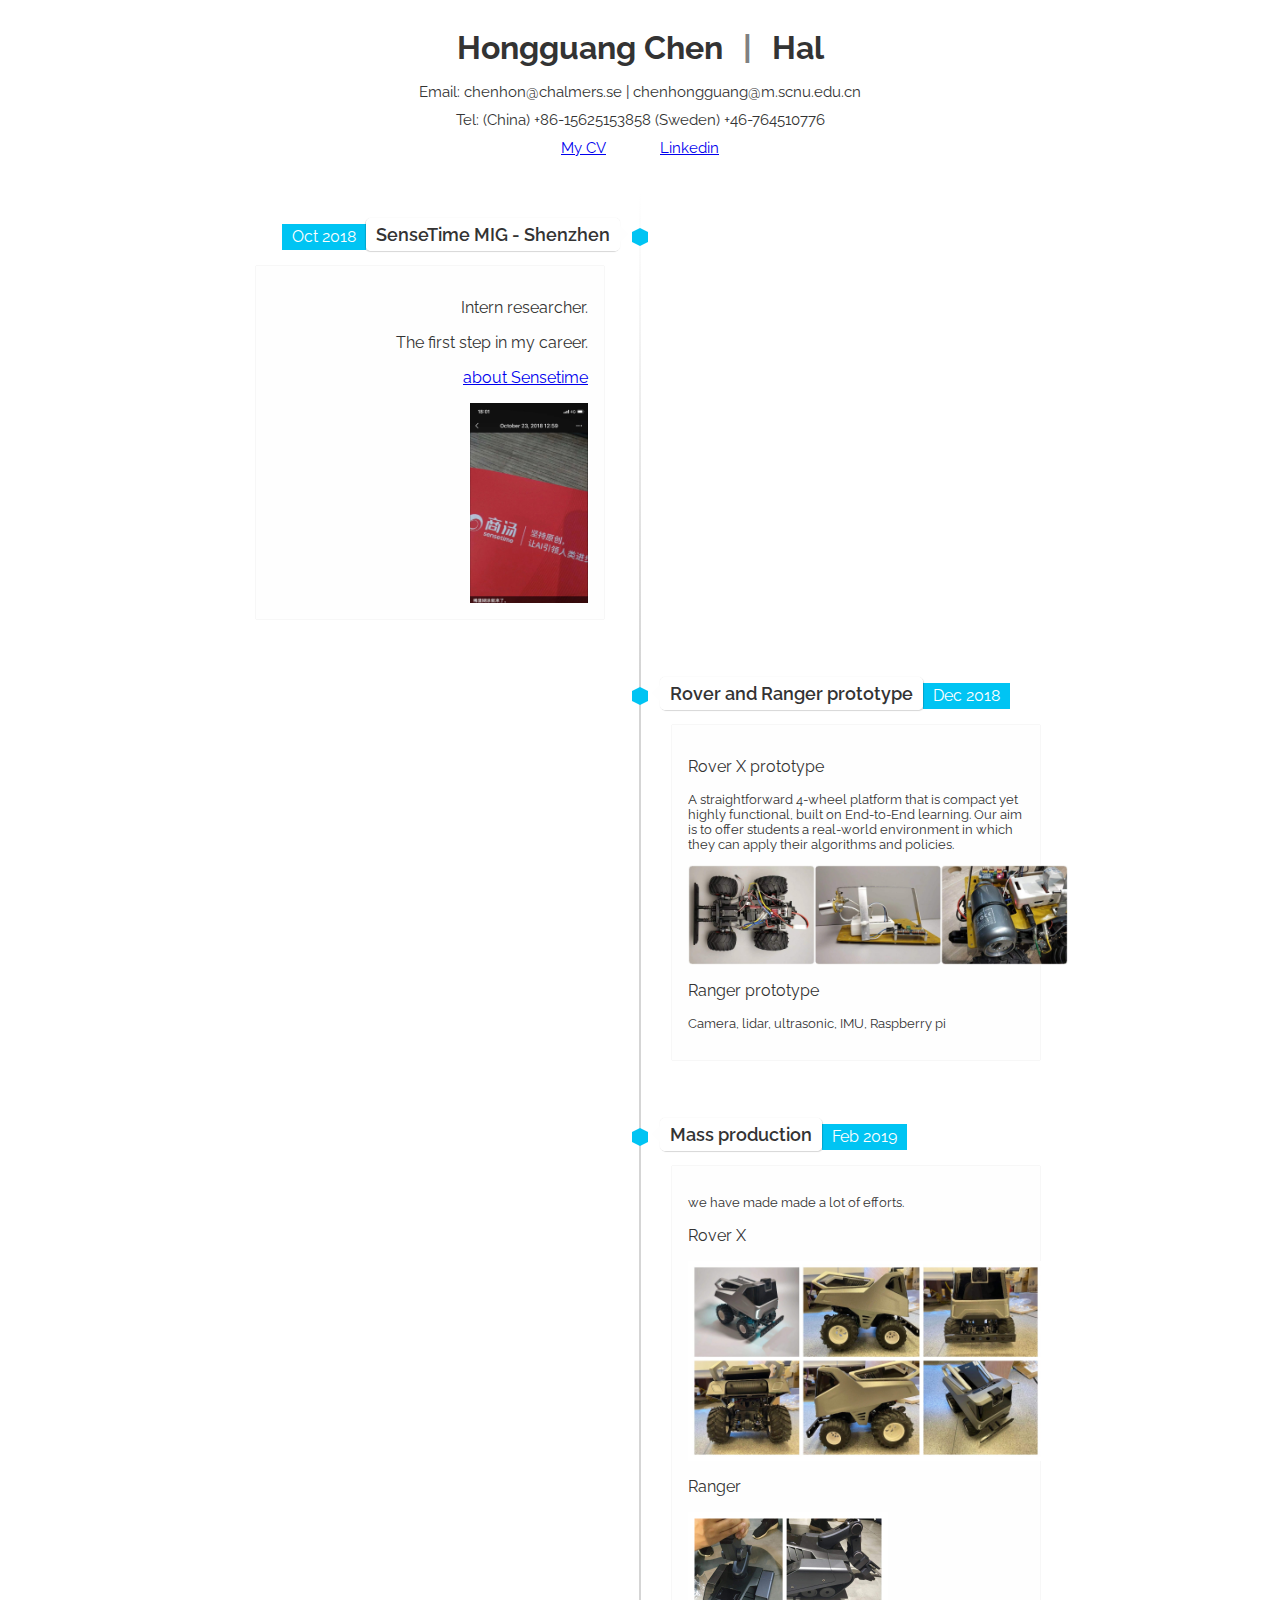
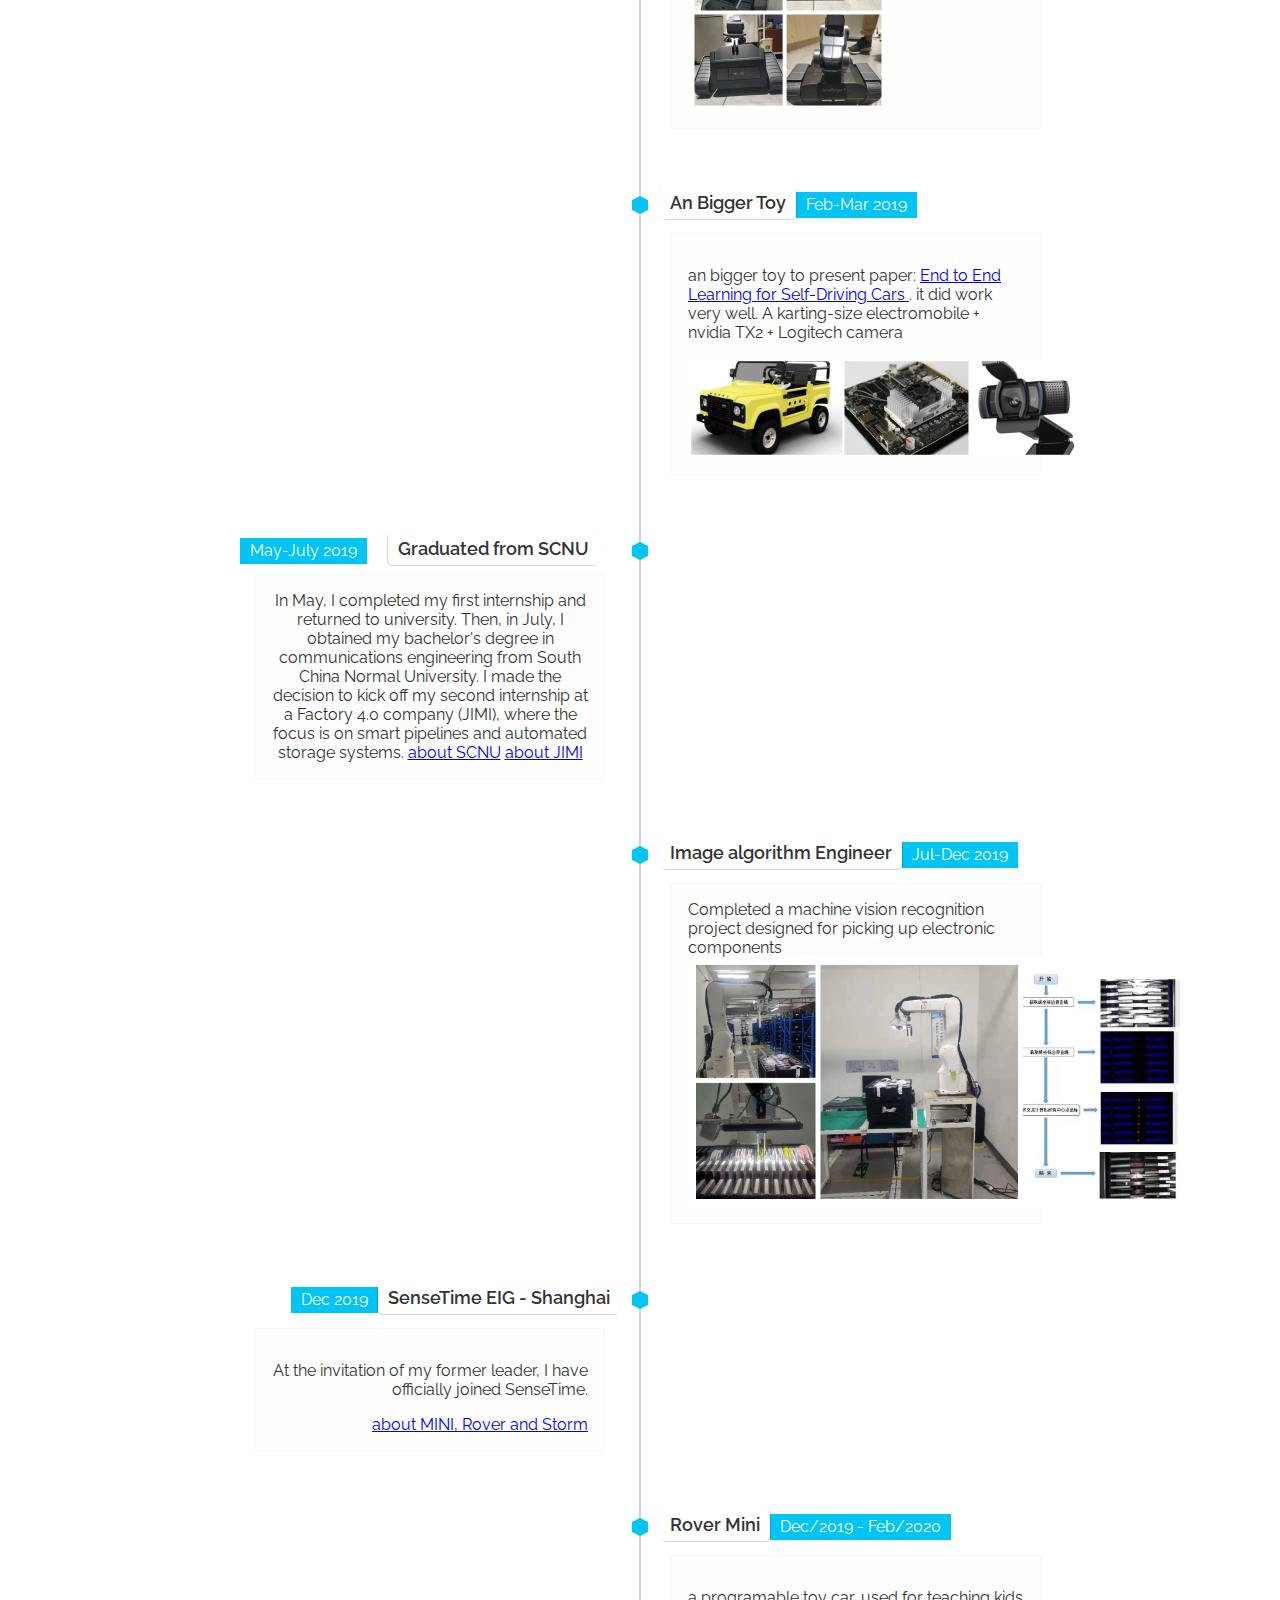
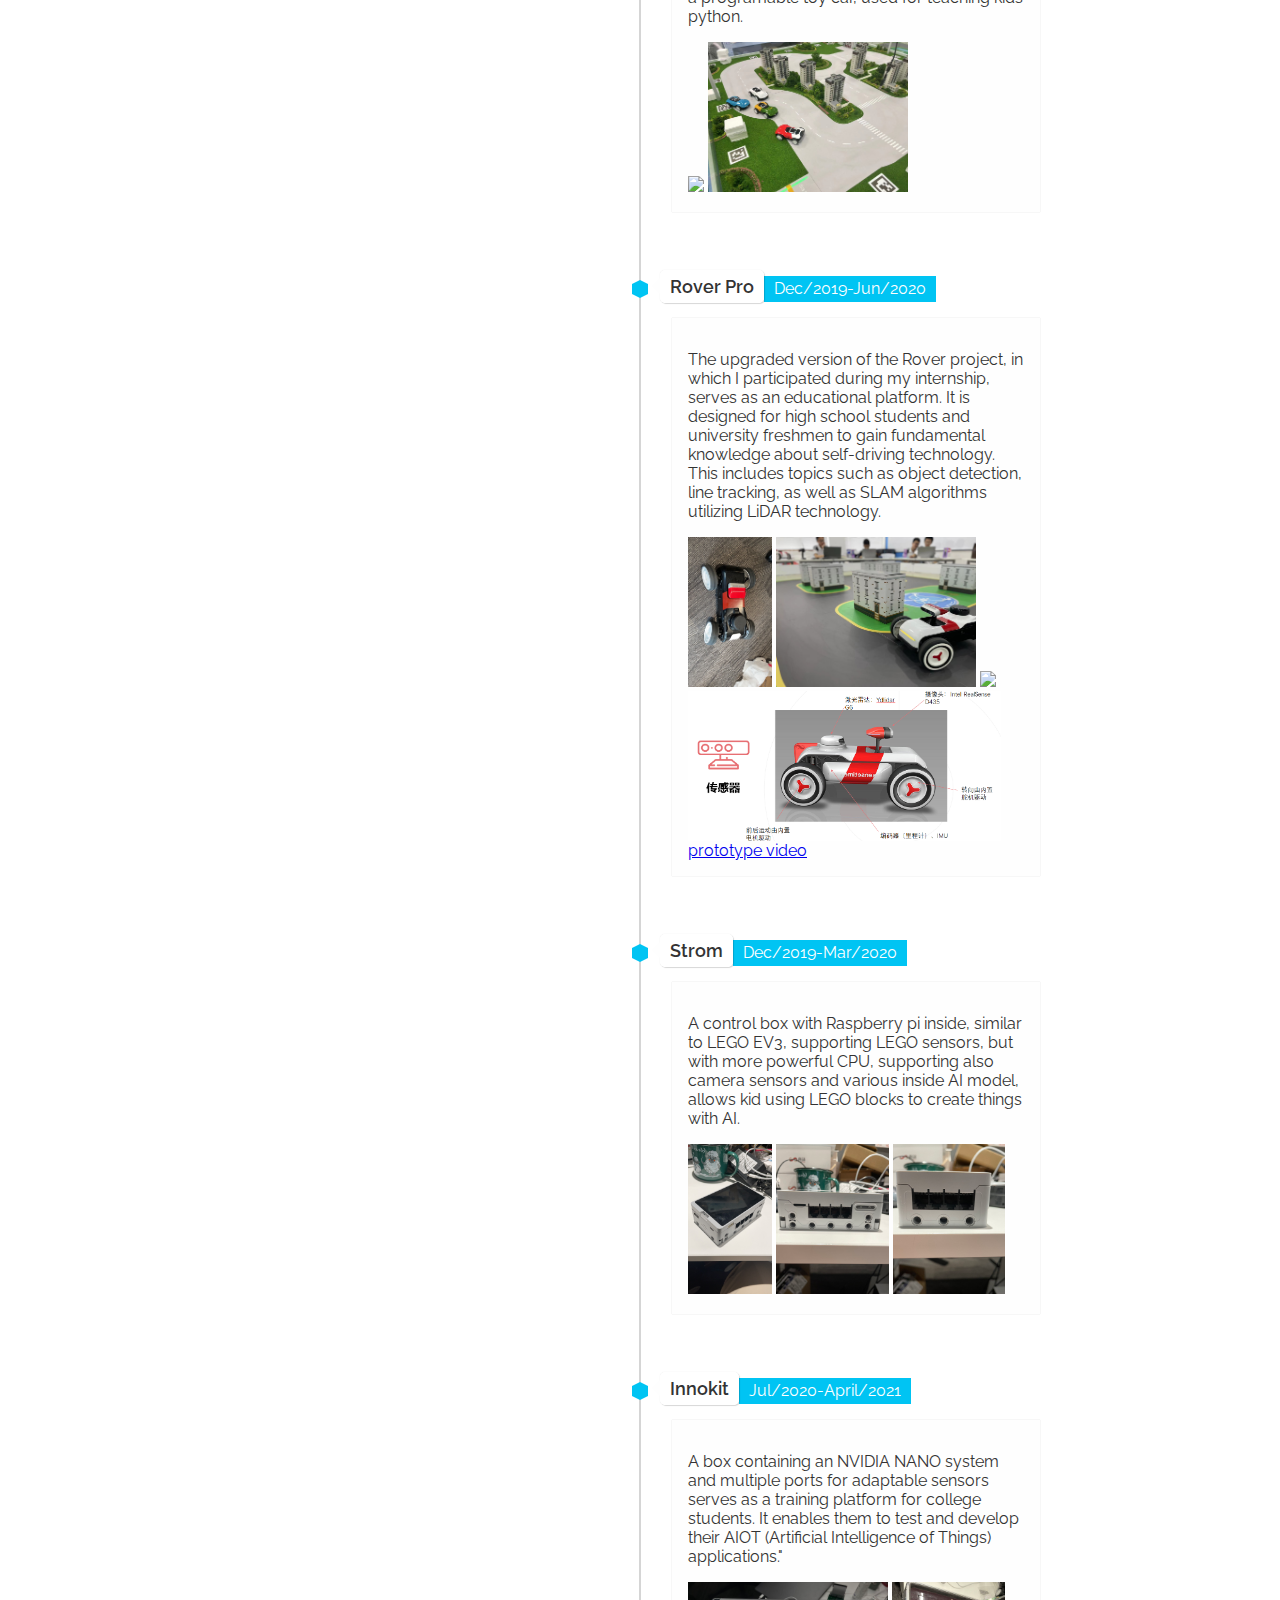
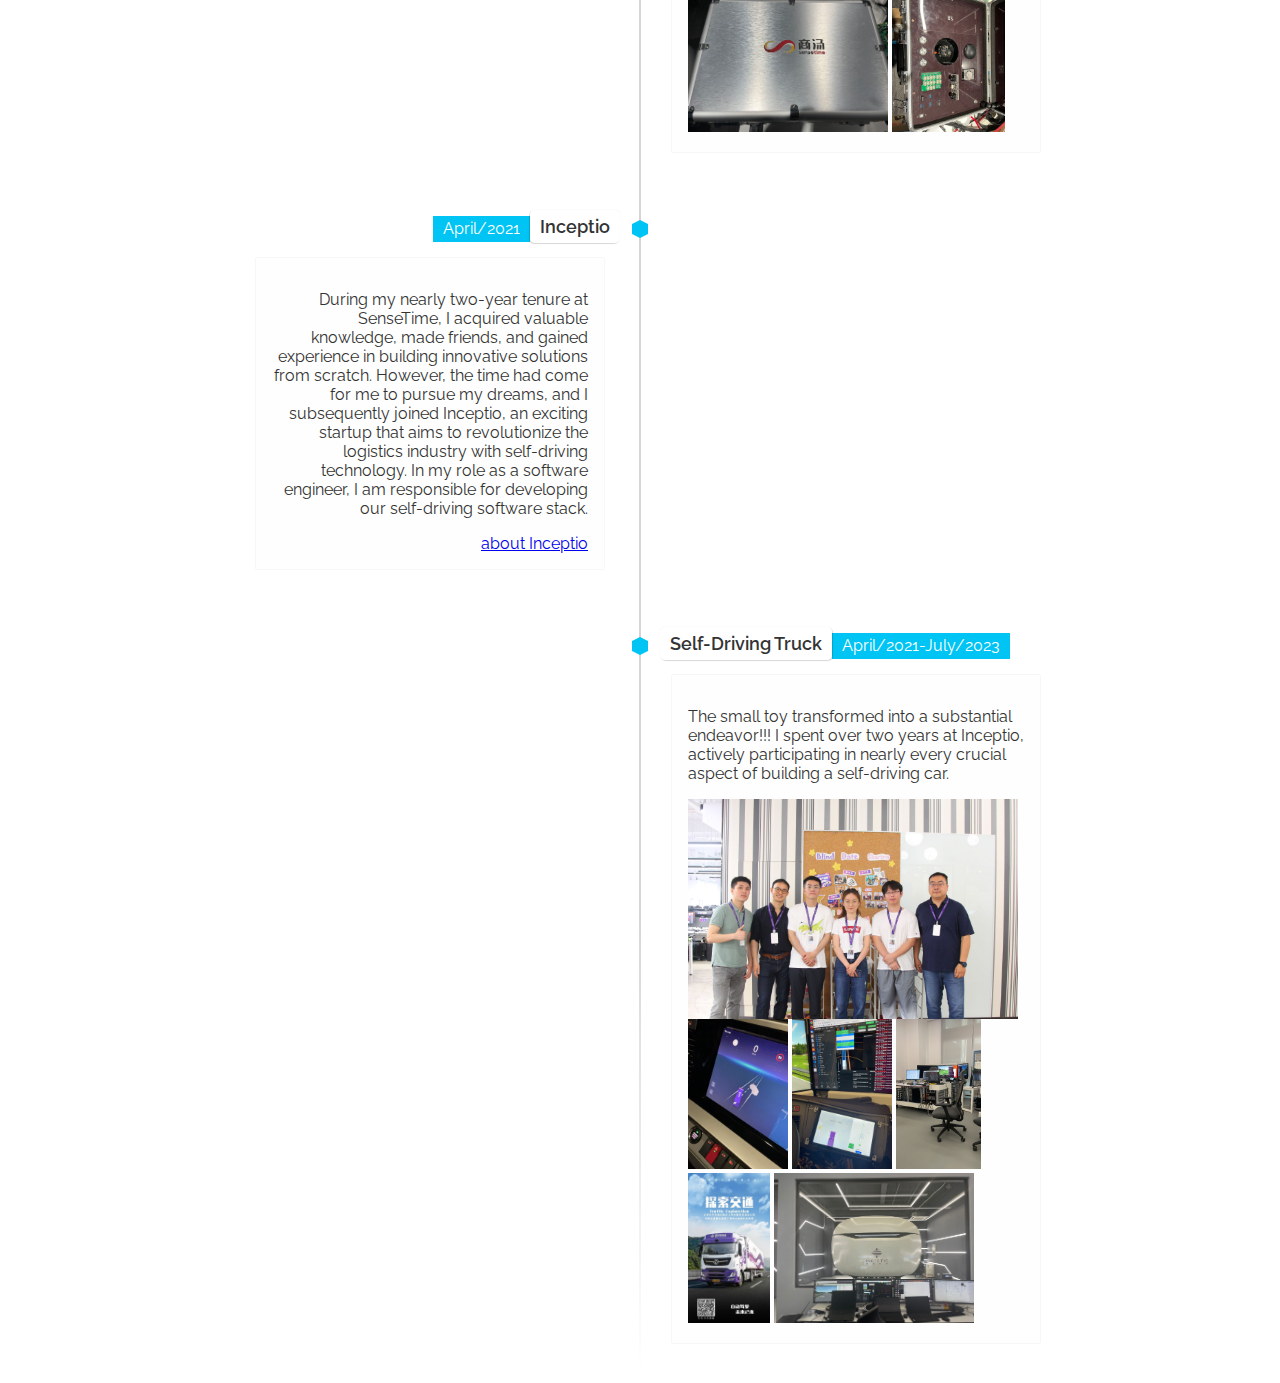
==== commit 14df70bd: "update" ====
--- a/index.html
+++ b/index.html
@@ -17,7 +17,14 @@
         <div style="margin-top: -20px;">
             <p style="font-size: 15px"> Tel: (China) +86-15625153858 (Sweden) +46-764510776</p>
         </div>
-
+        <div style="margin-top: -20px;">
+            <p style="font-size: 15px"> 
+                <a href="/cv.html" target="_blank" style="margin-right: 50px;"> My CV</a>
+                <a href="https://www.linkedin.com/in/%E9%B8%BF%E5%85%89-%E9%99%88-22b93a14a/" target="_blank">
+                    Linkedin
+                </a>
+            </p> 
+        </div>
     </div>
     <ul class="timeline">
         <!-- senior years -->
@@ -233,5 +240,26 @@
                 </div>
             </div>
         </li>
+        <li>
+            <div class="direction-r">
+                <div class="flag-wrapper">
+                    <span class="hexa"></span>
+                    <span class="flag">Self-Driving Truck</span>
+                    <span class="time-wrapper"><span class="time">April/2021-July/2023</span></span>
+                </div>
+                <div class="desc">
+                    <p> The small toy transformed into a substantial endeavor!!! 
+                        I spent over two years at Inceptio, 
+                        actively participating in nearly every crucial aspect of building a self-driving car.
+                    </p>
+                    <img src="img/inceptio/inceptio_1.jpg" , style="max-height: 220;">
+                    <img src="img/inceptio/inceptio_2.jpg" , style="max-height: 150;">
+                    <img src="img/inceptio/inceptio_3.jpg" , style="max-height: 150;">
+                    <img src="img/inceptio/inceptio_6.jpg" , style="max-height: 150;">
+                    <img src="img/inceptio/inceptio_5.jpg" , style="max-height: 150;">
+                    <img src="img/inceptio/inceptio_4.jpg" , style="max-height: 150;">
+                </div>
+            </div>
+        </li>
     </ul>
 </body>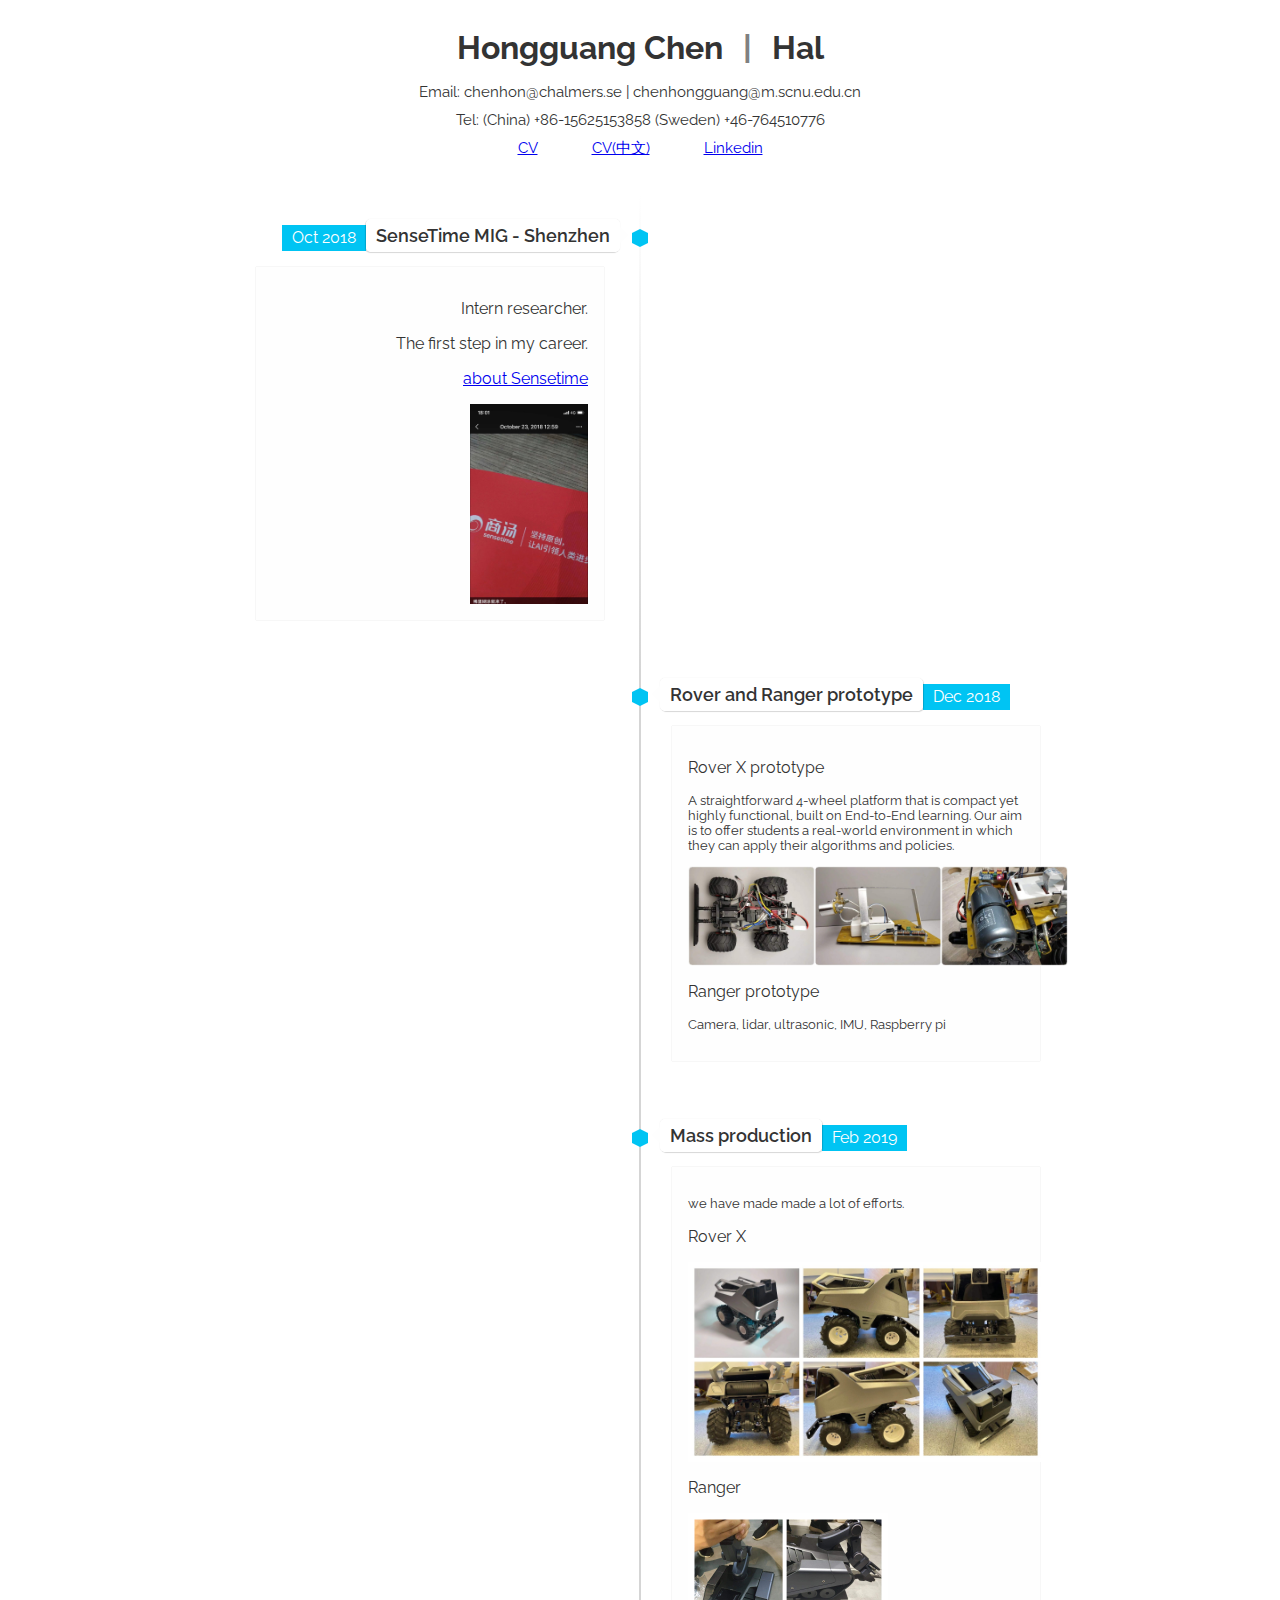
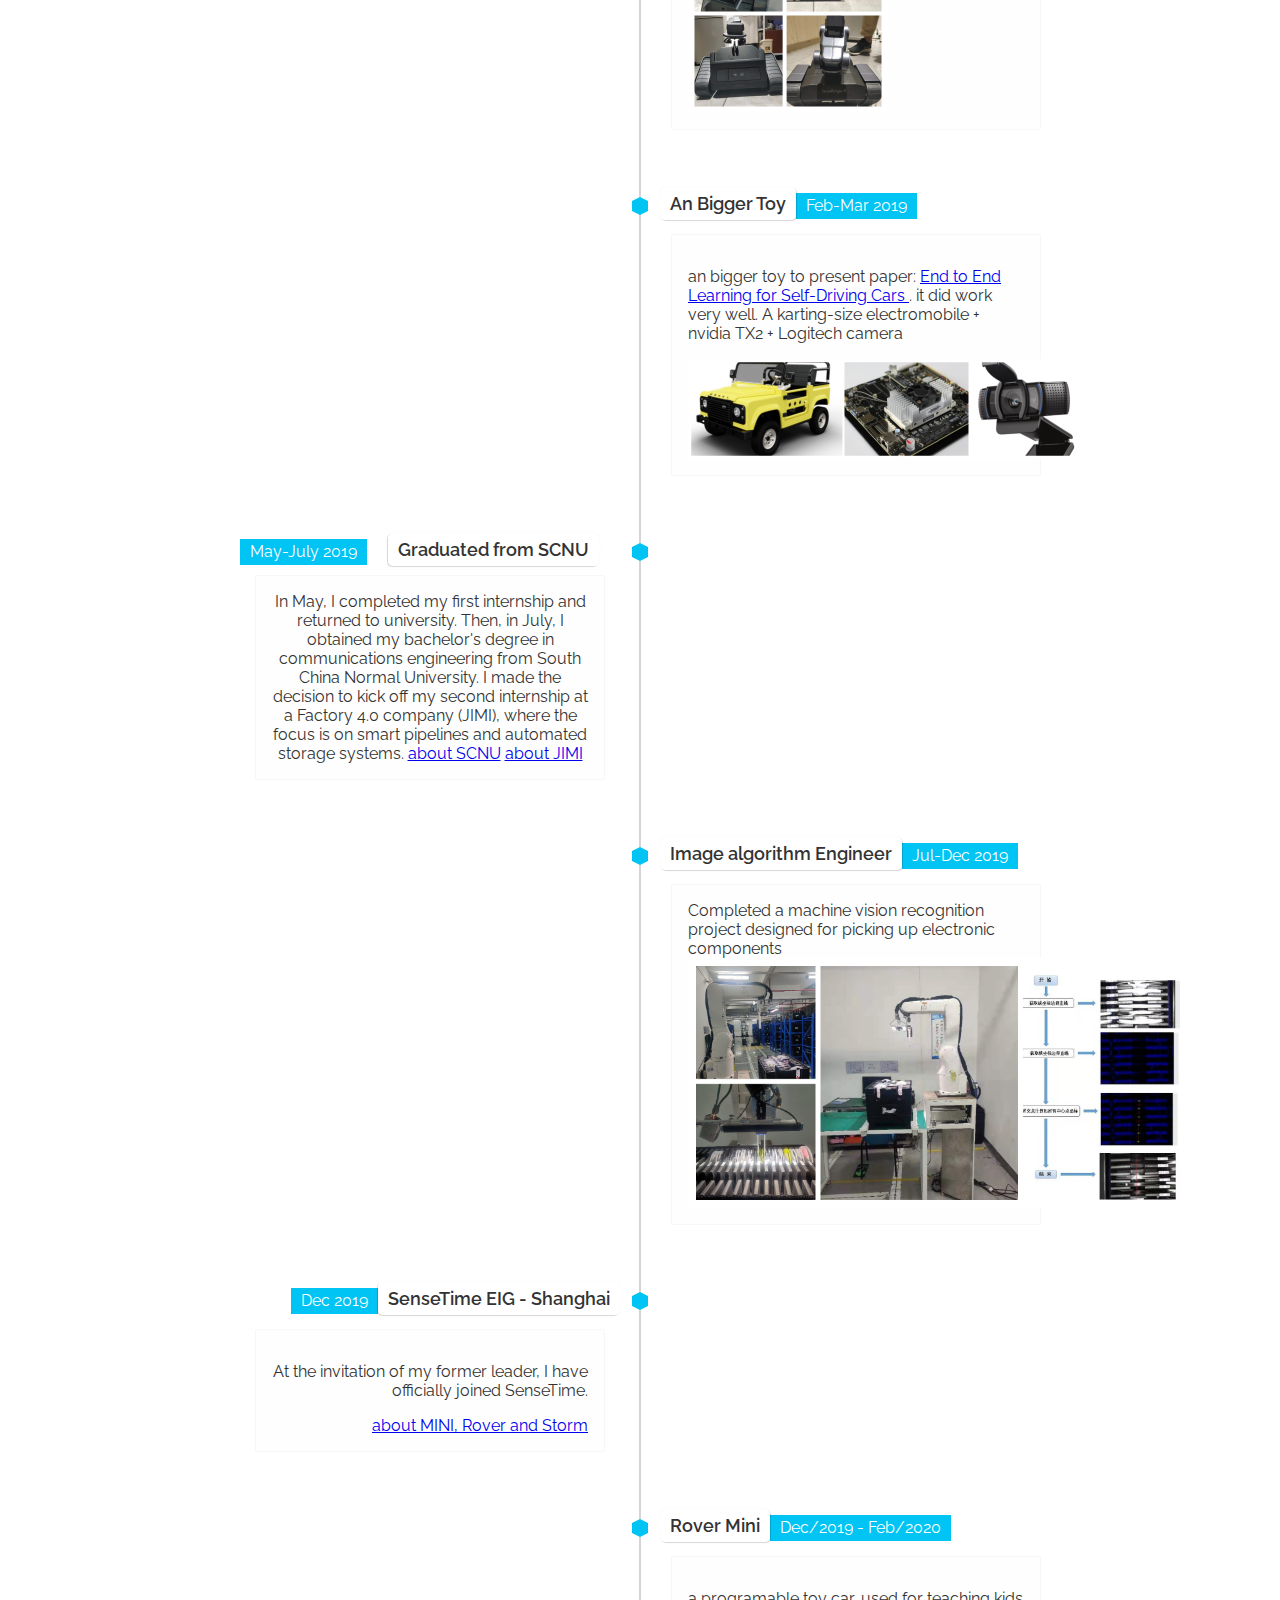
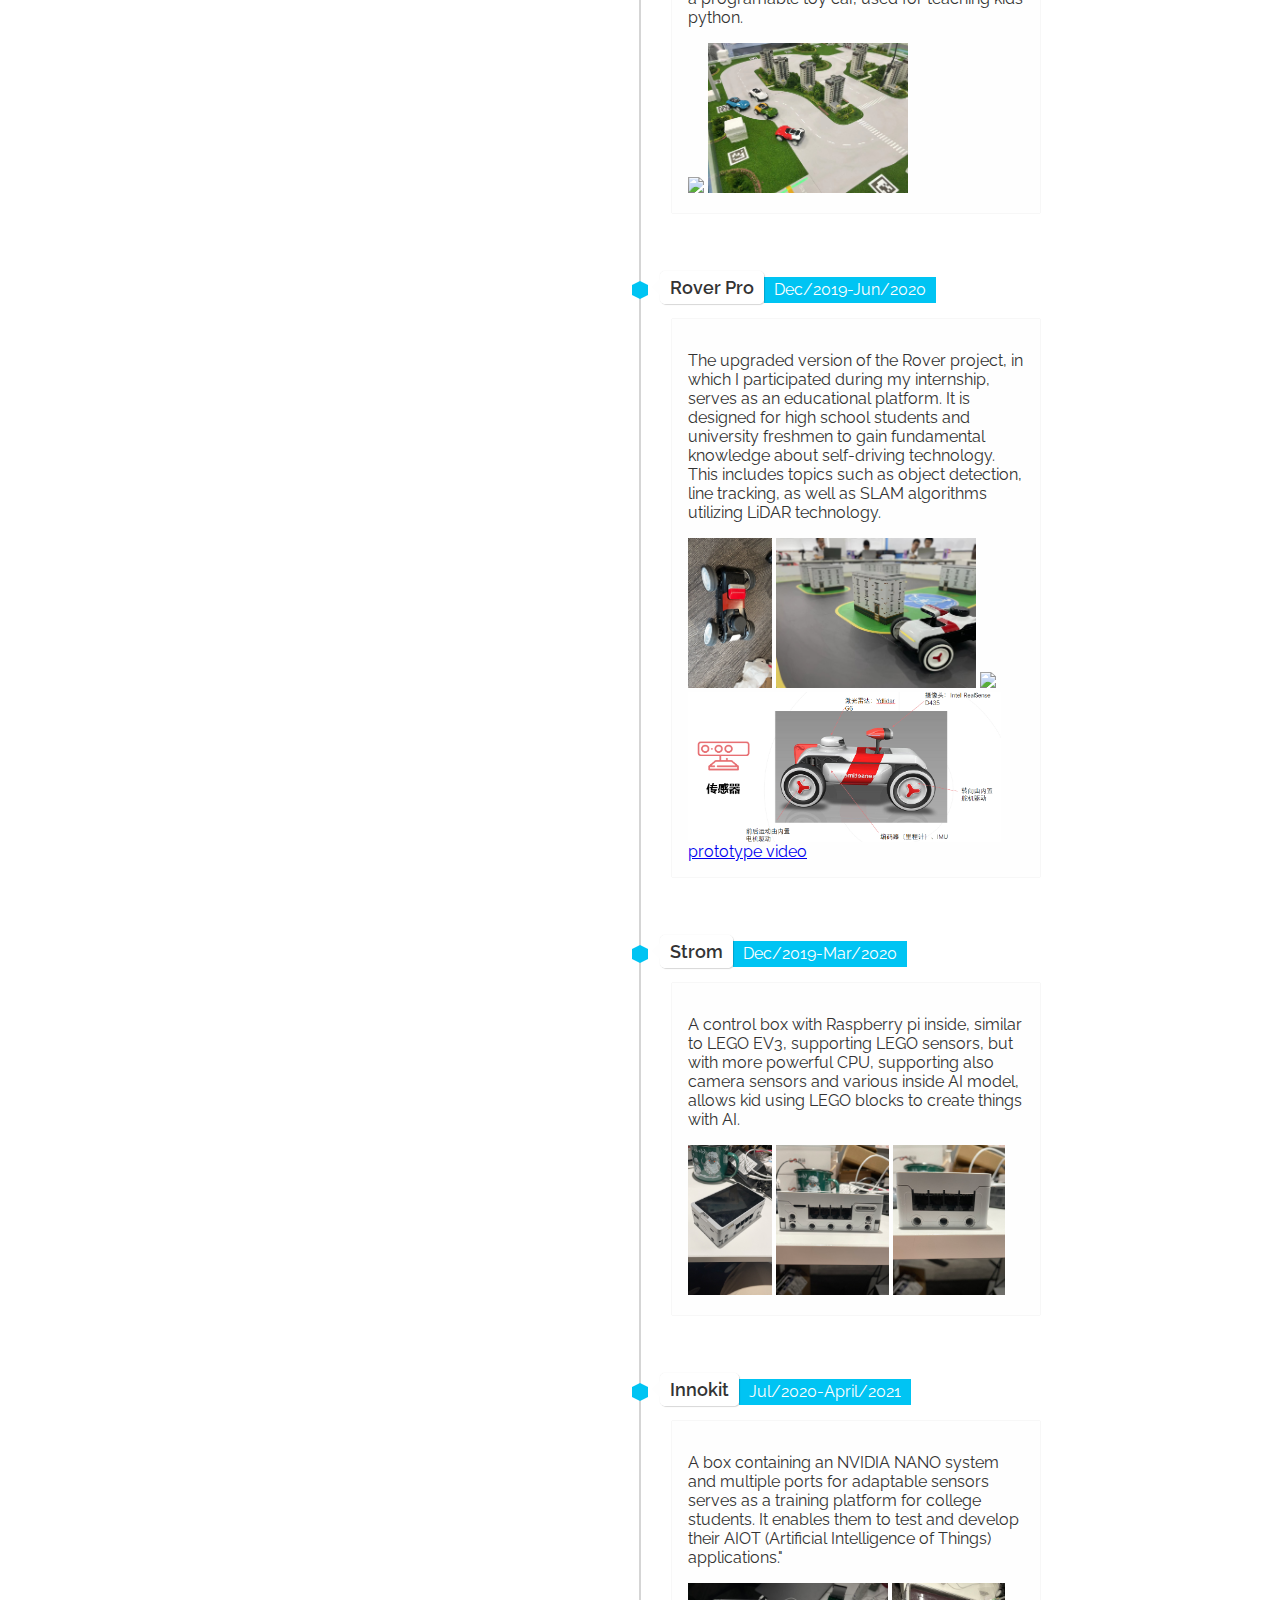
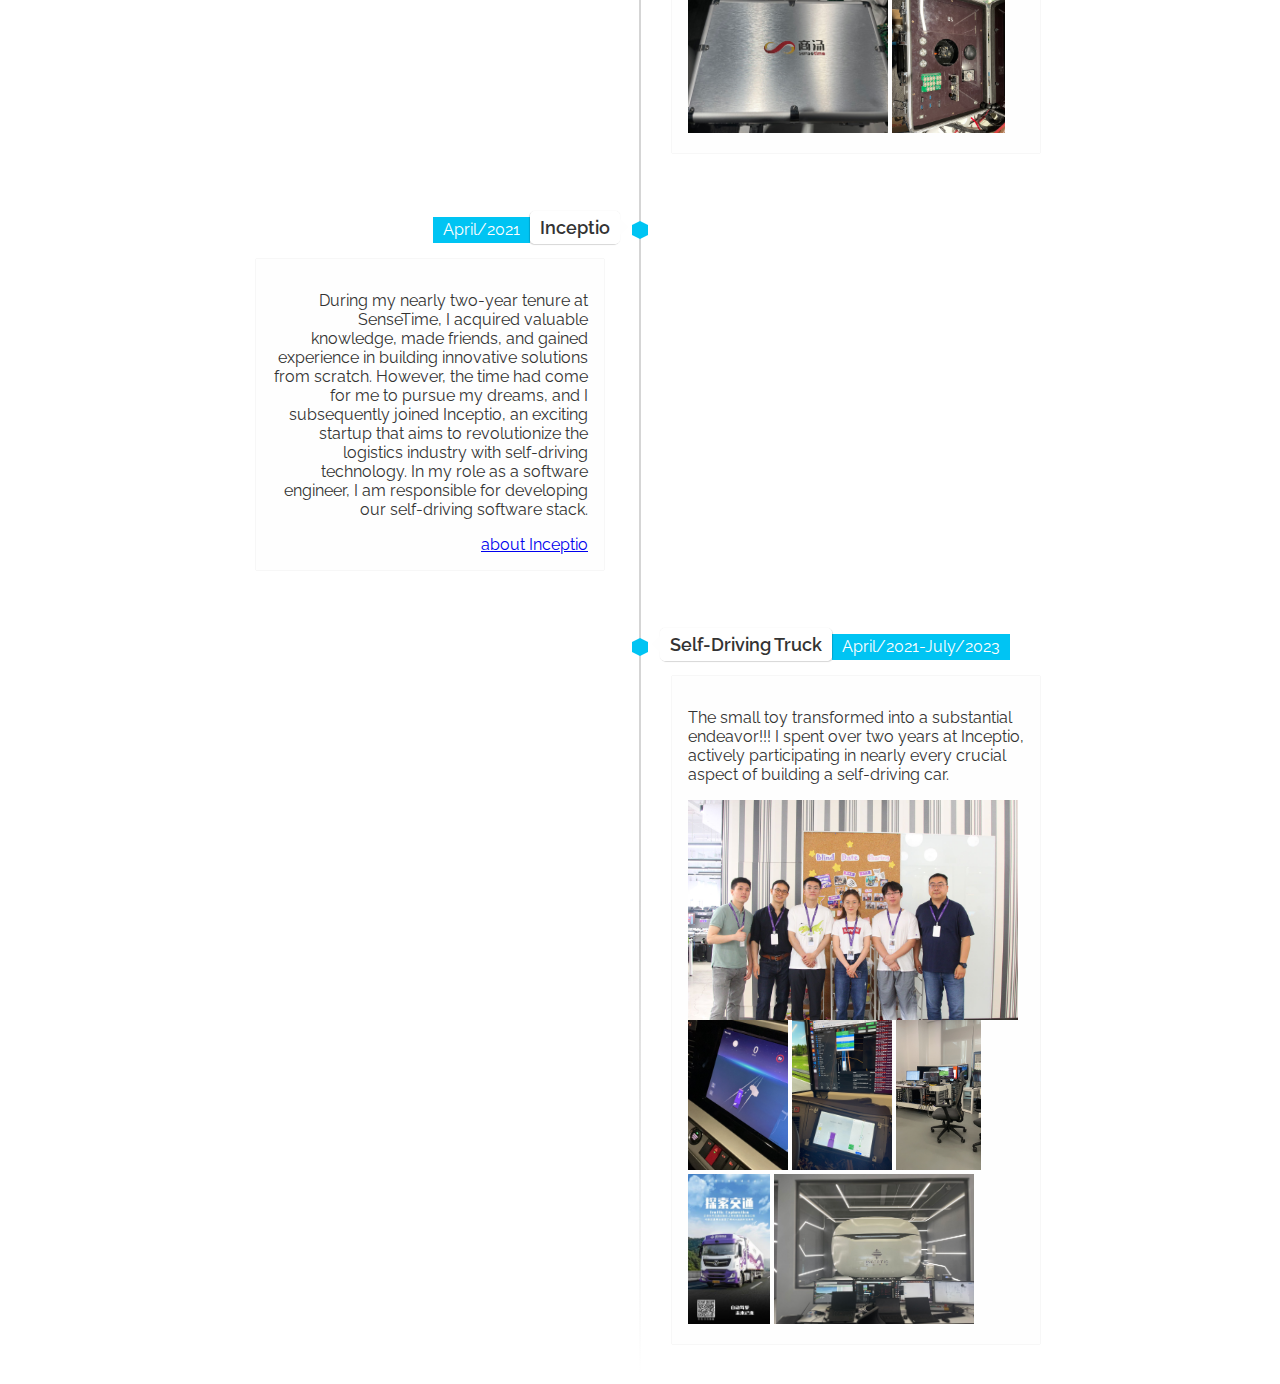
==== commit 83ec97bf: "update cv" ====
--- a/index.html
+++ b/index.html
@@ -19,7 +19,8 @@
         </div>
         <div style="margin-top: -20px;">
             <p style="font-size: 15px"> 
-                <a href="/cv.html" target="_blank" style="margin-right: 50px;"> My CV</a>
+                <a href="/cv.html" target="_blank" style="margin-right: 50px;"> CV</a>
+                <a href="/cv_zh.html" target="_blank" style="margin-right: 50px;"> CV(中文)</a>
                 <a href="https://www.linkedin.com/in/%E9%B8%BF%E5%85%89-%E9%99%88-22b93a14a/" target="_blank">
                     Linkedin
                 </a>
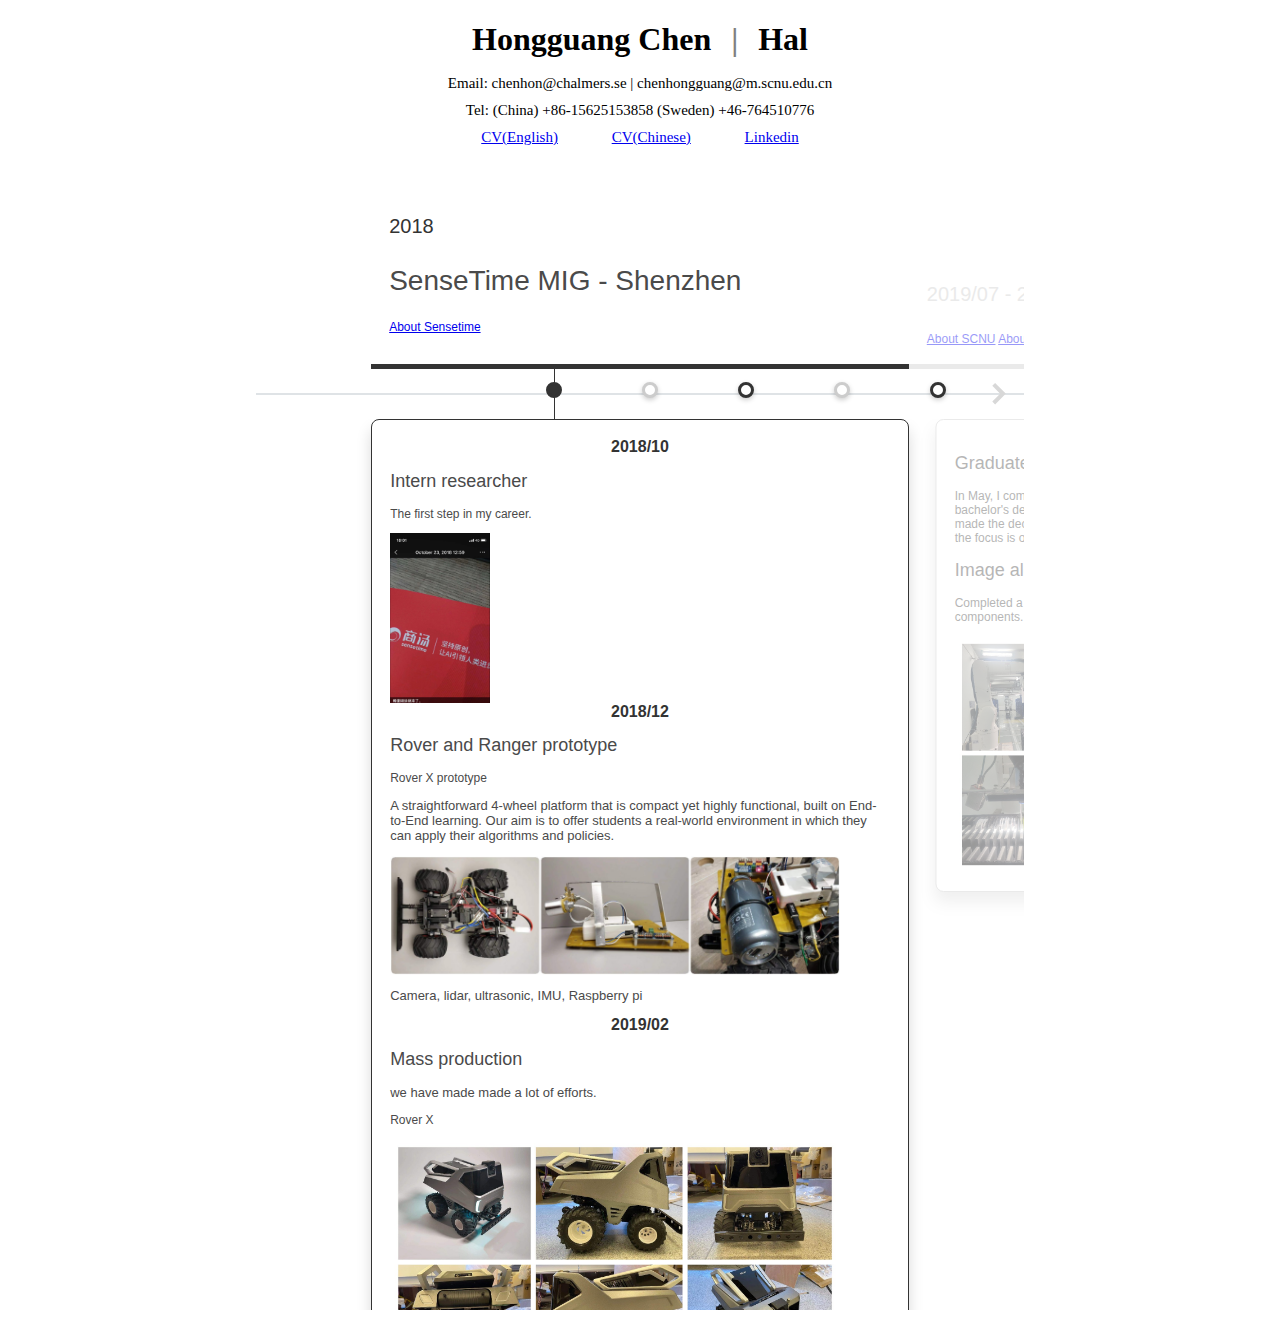
==== commit d69a4ef3: "update to version 2" ====
--- a/index.html
+++ b/index.html
@@ -1,266 +1,305 @@
-<header>
-    <meta charset="UTF-8">
-    <link rel="stylesheet" type="text/css" href="css/blog.css">
-</header>
-
-<body>
-    <div style="display: flex; flex-direction: column; align-items: center;">
-        <div style="display: flex; flex-direction: row; justify-content: center; margin-bottom: 0px;">
-            <h1>Hongguang Chen </h1>
-            <h1 style="margin-left: 20px; margin-right: 20px; color: gray;"> | </h1>
-            <h1>Hal</h1>
-        </div>
-        <div style="margin-top: -20px;">
-            <p class="contact-info" style="font-size: 15px">Email: chenhon@chalmers.se | chenhongguang@m.scnu.edu.cn
-            </p>
-        </div>
-        <div style="margin-top: -20px;">
-            <p style="font-size: 15px"> Tel: (China) +86-15625153858 (Sweden) +46-764510776</p>
-        </div>
-        <div style="margin-top: -20px;">
-            <p style="font-size: 15px"> 
-                <a href="/cv.html" target="_blank" style="margin-right: 50px;"> CV</a>
-                <a href="/cv_zh.html" target="_blank" style="margin-right: 50px;"> CV(中文)</a>
-                <a href="https://www.linkedin.com/in/%E9%B8%BF%E5%85%89-%E9%99%88-22b93a14a/" target="_blank">
-                    Linkedin
-                </a>
-            </p> 
-        </div>
-    </div>
-    <ul class="timeline">
-        <!-- senior years -->
-        <!-- Item 1 -->
-        <!-- Sensen time -->
-        <li>
-            <div class="direction-l">
-                <div class="flag-wrapper">
-                    <span class="hexa"></span>
-                    <span class="flag">SenseTime MIG - Shenzhen</span>
-                    <span class="time-wrapper"><span class="time">Oct 2018</span></span>
-                </div>
-                <div class="desc">
-                    <p>Intern researcher.</p>
-                    <p>The first step in my career.</p>
-                    <p><a href="https://www.sensetime.com/en/about-index#1" target="_blank"> about Sensetime</a></p>
-                    <img src="img/other/first_day.jpg" , style="max-height: 200;">
-                </div>
-        </li>
-        <li>
-            <div class="direction-r">
-                <div class="flag-wrapper">
-                    <span class="hexa"></span>
-                    <span class="flag">Rover and Ranger prototype</span>
-                    <span class="time-wrapper"><span class="time">Dec 2018</span></span>
-                </div>
-                <div class="desc" ,>
-                    <p>Rover X prototype</p>
-                    <p style="font-size: small;">A straightforward 4-wheel platform that is compact yet highly
-                        functional,
-                        built on End-to-End learning. Our aim is to offer students a real-world environment
-                        in which they can apply their algorithms and policies.</p>
-                    <img src="img/roverX_prototype/rover_x_prototype.jpg" , style="max-height: 100;">
-                    <p>Ranger prototype</p>
-                    <p style="font-size: small;">Camera, lidar, ultrasonic, IMU, Raspberry pi</p>
-                </div>
-            </div>
-        </li>
-        <li>
-            <div class="direction-r">
-                <div class="flag-wrapper">
-                    <span class="hexa"></span>
-                    <span class="flag">Mass production</span>
-                    <span class="time-wrapper"><span class="time">Feb 2019</span></span>
-                </div>
-                <div class="desc" ,>
-                    <p style="font-size: small;">we have made made a lot of efforts.</p>
-                    <p>Rover X</p>
-                    <img src="img/roverX/RoverX.jpg" , style="max-height: 200;">
-                    <p>Ranger</p>
-                    <img src="img/ranger/ranger.jpg" , style="max-height: 200;">
-                </div>
-            </div>
-        </li>
-        <li>
-            <div class="direction-r">
-                <div class="flag-wrapper">
-                    <span class="hexa"></span>
-                    <span class="flag">An Bigger Toy</span>
-                    <span class="time-wrapper"><span class="time">Feb-Mar 2019</span></span>
-                </div>
-                <div class="desc" ,>
-                    <p> an bigger toy to present paper:
-                        <a
-                            href="https://images.nvidia.com/content/tegra/automotive/images/2016/solutions/pdf/end-to-end-dl-using-px.pdf" target="_blank">End
-                            to End Learning for Self-Driving Cars
-                        </a>. it did work very well. A karting-size electromobile + nvidia TX2 + Logitech camera </p>
-                    <img src="img/honghong/honghong.jpg" , style="max-height: 100;">
-                </div>
-            </div>
-        </li>
-        <!-- graduation and JiMi -->
-        <li>
-            <div class="direction-l">
-                <div class="flag-wrapper">
-                    <span class="hexa"></span>
-                    <span class="flag">Graduated from SCNU</span>
-                    <span class="time-wrapper"><span class="time">May-July 2019</span></span>
-                    <div class="desc">
-                        
-                            In May, I completed my first internship and returned to university. Then, in July,
-                            I obtained my bachelor's degree in communications engineering from South China Normal
-                            University. I made the decision to kick off my second internship at a Factory 4.0 company (JIMI), 
-                            where the focus is on smart pipelines and automated storage systems.
-                        
-                    <a href="http://english.scnu.edu.cn/" target="_blank"> about SCNU</a>
-                    <a href="https://www.jimilab.com/" target="_blank"> about JIMI</a>
-                    </div>
-                </div>
-            </div>
-        </li>
-
-        <li>
-            <div class="direction-r">
-                <div class="flag-wrapper">
-                    <span class="hexa"></span>
-                    <span class="flag">Image algorithm Engineer</span>
-                    <span class="time-wrapper"><span class="time">Jul-Dec 2019</span>
-                </div>
-                <div class="desc">Completed a machine vision recognition project designed for picking up electronic components
-                    <img src="img/smart_vga/smart_vga.jpg" , style="max-height: 250;">
-                </div>
-            </div>
-        </li>
-        <!-- Sensetime Shanghi -->
-        <li>
-            <div class="direction-l">
-                <div class="flag-wrapper">
-                    <span class="hexa"></span>
-                    <span class="flag">SenseTime EIG - Shanghai</span>
-                    <span class="time-wrapper"><span class="time">Dec 2019</span></span>
-                </div>
-                <div class="desc">
-                    <p>At the invitation of my former leader, I have officially joined SenseTime.</p>
-                    <a href="https://www.sensetime.com/en/product-education-01?categoryId=1169" target="_blank"> 
-                        about MINI, Rover and Storm</a>
-                </div>
-            </div>
-        </li>
-        <!-- MINI -->
-        <li>
-            <div class="direction-r">
-                <div class="flag-wrapper">
-                    <span class="hexa"></span>
-                    <span class="flag">Rover Mini</span>
-                    <span class="time-wrapper"><span class="time">Dec/2019 - Feb/2020</span></span>
-                </div>
-                <div class="desc">
-                    <p>a programable toy car, used for teaching kids python.</p>
-                    <img src="img/mini/mini_1.jpg" , style="max-height: 150;">
-                    <img src="img/mini/mini_3.jpg" , style="max-height: 150;">
-                </div>
-            </div>
-        </li>
-        <!-- Rover -->
-        <li>
-            <div class="direction-r">
-                <div class="flag-wrapper">
-                    <span class="hexa"></span>
-                    <span class="flag">Rover Pro</span>
-                    <span class="time-wrapper"><span class="time">Dec/2019-Jun/2020</span></span>
-                </div>
-                <div class="desc">
-                    <p>The upgraded version of the Rover project, in which I participated during my internship, 
-                        serves as an educational platform. It is designed for high school students and university 
-                        freshmen to gain fundamental knowledge about self-driving technology. 
-                        This includes topics such as object detection, line tracking, 
-                        as well as SLAM algorithms utilizing LiDAR technology.
-                    </p>
-                    <img src="img/pro/pro_1.jpg" , style="max-height: 150;">
-                    <img src="img/pro/pro_2.jpg" , style="max-height: 150;">
-                    <img src="img/pro/pro_3.jpg" , style="max-height: 150;">
-                    <img src="img/pro/pro_4.png" , style="max-height: 150;">
-                    <a href="https://zhuanlan.zhihu.com/p/66377386" target="_blank">prototype video</a>
-                    <!-- 六轮车->3d打印车->黑色车->完整车->地图,视角 -->
-                </div>
-            </div>
-        </li>
-
-        <li>
-            <div class="direction-r">
-                <div class="flag-wrapper">
-                    <span class="hexa"></span>
-                    <span class="flag">Strom</span>
-                    <span class="time-wrapper"><span class="time">Dec/2019-Mar/2020</span></span>
-                </div>
-                <div class="desc">
-                    <p>A control box with Raspberry pi inside, similar to LEGO EV3, supporting LEGO sensors, but with more powerful CPU, supporting  
-                        also camera sensors and various inside AI model, allows kid using LEGO blocks to create things with AI.
-                    </p>
-                    <img src="img/storm/storm_1.jpg" , style="max-height: 150;">
-                    <img src="img/storm/storm_2.jpg" , style="max-height: 150;">
-                    <img src="img/storm/storm_3.jpg" , style="max-height: 150;">
-                </div>
-            </div>
-        </li>
-
-        <li>
-            <div class="direction-r">
-                <div class="flag-wrapper">
-                    <span class="hexa"></span>
-                    <span class="flag">Innokit</span>
-                    <span class="time-wrapper"><span class="time">Jul/2020-April/2021</span></span>
-                </div>
-                <div class="desc">
-                    <p> A box containing an NVIDIA NANO system and multiple ports for adaptable sensors serves 
-                        as a training platform for college students. 
-                        It enables them to test and develop their AIOT (Artificial Intelligence of Things) applications." 
-                    </p>
-                    <img src="img/kit/kit_1.jpg" , style="max-height: 150;">
-                    <img src="img/kit/kit_2.jpg" , style="max-height: 150;">
-                </div>
-            </div>
-        </li>
-
-        <li>
-            <div class="direction-l">
-                <div class="flag-wrapper">
-                    <span class="hexa"></span>
-                    <span class="flag">Inceptio</span>
-                    <span class="time-wrapper"><span class="time">April/2021</span></span>
-                </div>
-                <div class="desc">
-                    <p>
-                        During my nearly two-year tenure at SenseTime, I acquired valuable knowledge, made friends, 
-                        and gained experience in building innovative solutions from scratch. 
-                        However, the time had come for me to pursue my dreams, and I subsequently joined Inceptio,
-                        an exciting startup that aims to revolutionize the logistics industry with self-driving technology.
-                        In my role as a software engineer, I am responsible for developing our self-driving software stack.
-                    </p>
-                        <a href="https://en.inceptio.ai/product" target="_blank"> 
-                        about Inceptio </a>
-                </div>
-            </div>
-        </li>
-        <li>
-            <div class="direction-r">
-                <div class="flag-wrapper">
-                    <span class="hexa"></span>
-                    <span class="flag">Self-Driving Truck</span>
-                    <span class="time-wrapper"><span class="time">April/2021-July/2023</span></span>
-                </div>
-                <div class="desc">
-                    <p> The small toy transformed into a substantial endeavor!!! 
-                        I spent over two years at Inceptio, 
-                        actively participating in nearly every crucial aspect of building a self-driving car.
-                    </p>
-                    <img src="img/inceptio/inceptio_1.jpg" , style="max-height: 220;">
-                    <img src="img/inceptio/inceptio_2.jpg" , style="max-height: 150;">
-                    <img src="img/inceptio/inceptio_3.jpg" , style="max-height: 150;">
-                    <img src="img/inceptio/inceptio_6.jpg" , style="max-height: 150;">
-                    <img src="img/inceptio/inceptio_5.jpg" , style="max-height: 150;">
-                    <img src="img/inceptio/inceptio_4.jpg" , style="max-height: 150;">
-                </div>
-            </div>
-        </li>
-    </ul>
+<head>
+  <script src="https://code.jquery.com/jquery-3.6.4.min.js"></script>
+  <link rel="stylesheet" type="text/css" href="css/style.css">
+  <script type="text/javascript" src="script/script.js"></script>
+
+  <link rel="stylesheet" href="https://cdnjs.cloudflare.com/ajax/libs/magnific-popup.js/1.1.0/magnific-popup.min.css">
+  <script src="https://cdnjs.cloudflare.com/ajax/libs/magnific-popup.js/1.1.0/jquery.magnific-popup.min.js"></script>
+
+  <script>
+    // Document load
+    $(document).ready(function () {
+      let colorcode = {
+        'period1': '#333333',
+        'period2': '#CCCCCC',
+        'period3': '#333333',
+        'period4': '#CCCCCC',
+        'period5': '#333333',
+        'period6': '#CCCCCC',
+      };
+      let timeline = new PRESTimeline($('#this-timeline'), colorcode);
+
+
+
+      $('.popup-gallery').magnificPopup({
+        delegate: 'a',
+        type: 'image',
+        tLoading: 'Loading image #%curr%...',
+        mainClass: 'mfp-img-mobile',
+        gallery: {
+          enabled: true,
+          navigateByImgClick: true,
+          preload: [0, 1] // Will preload 0 - before current, and 1 after the current image
+        },
+        image: {
+          tError: '<a href="%url%">The image #%curr%</a> could not be loaded.',
+          titleSrc: function (item) {
+            return item.el.attr('title') + '<small>by Marsel Van Oosten</small>';
+          }
+        }
+      });
+
+      timeline.activeCardIndex = timeline.cardData.length - 1;
+      timeline.activeCard = timeline.cardData[timeline.activeCardIndex];
+      timeline.activePeriod = timeline.periodData[timeline.periodData.length - 1];
+
+      console.log('Initial activeCardIndex:', timeline.activeCardIndex);
+      console.log('Initial activeCard:', timeline.activeCard);
+      console.log('Initial activePeriod:', timeline.activePeriod);
+
+      // 更新状态和界面
+      timeline._chainActions('timeline');
+      timeline._setStateClasses();
+      timeline._adjustCardContainer();
+      timeline._shiftTimeline();
+    });
+
+  </script>
+</head>
+
+</head>
+
+<body>
+  <div style="display: flex; flex-direction: column; align-items: center;">
+    <div style="display: flex; flex-direction: row; justify-content: center; margin-bottom: 0px;">
+      <h1>Hongguang Chen </h1>
+      <h1 style="margin-left: 20px; margin-right: 20px; color: gray;"> | </h1>
+      <h1>Hal</h1>
+    </div>
+    <div style="margin-top: -20px;">
+      <p class="contact-info" style="font-size: 15px">Email: chenhon@chalmers.se | chenhongguang@m.scnu.edu.cn
+      </p>
+    </div>
+    <div style="margin-top: -20px;">
+      <p style="font-size: 15px"> Tel: (China) +86-15625153858 (Sweden) +46-764510776</p>
+    </div>
+    <div style="margin-top: -20px;">
+      <p style="font-size: 15px">
+        <a href="/cv.html" target="_blank" style="margin-right: 50px;"> CV(English)</a>
+        <a href="/cv_zh.html" target="_blank" style="margin-right: 50px;"> CV(Chinese)</a>
+        <a href="https://www.linkedin.com/in/%E9%B8%BF%E5%85%89-%E9%99%88-22b93a14a/" target="_blank">
+          Linkedin
+        </a>
+      </p>
+    </div>
+  </div>
+
+  <div class="body-wrap">
+    <!-- # component starts -->
+    <div class="pres-timeline" id="this-timeline">
+      <!-- ###   -->
+      <!--   <div class="periods-section"> -->
+      <div class="periods-container">
+
+        <section class="period-single" period="period1">
+          <h4 class="year">2018</h4>
+          <h2 class="title">SenseTime MIG - Shenzhen</h2>
+          <p><a href="https://www.sensetime.com/en/about-index#1" target="_blank"> About Sensetime</a></p>
+        </section>
+
+        <section class="period-single" period="period2">
+          <h4 class="year">2019/07 - 2019/12</h4>
+          <h2 class="title">SCNU and JIMI technology</h2>
+          <a href="http://english.scnu.edu.cn/" target="_blank"> About SCNU</a>
+          <a href="https://www.jimilab.com/" target="_blank"> About JIMI</a>
+        </section>
+
+        <section class="period-single" period="period3">
+          <h4 class="year">2019/12-2021/04</h4>
+          <h2 class="title">SenseTime EIG - Shanghai</h2>
+          <p><a href="https://www.sensetime.com/en/about-index#1" target="_blank"> About Sensetime</a></p>
+        </section>
+
+        <section class="period-single" period="period4">
+          <h4 class="year">2021/04-2023/08</h4>
+          <h2 class="title">Inceptio - Shanghai</h2>
+          </p><a href="https://en.inceptio.ai/product" target="_blank"> About Inceptio </a>
+        </section>
+
+        <section class="period-single" period="period5">
+          <h4 class="year">2023/08 - now</h4>
+          <h2 class="title">Chalmers - Gothenburg</h2>
+        </section>
+
+        <div class="btn-back"></div>
+        <div class="btn-next"></div>
+      </div>
+      <!--   </div> -->
+      <!-- ### -->
+      <!--   <div class="timeline-section"> -->
+      <div class="timeline-container">
+        <!--     # timeline graphic place holder - fill with js -->
+        <div class="timeline"></div>
+
+        <div class="btn-back"><svg width="30" height="30" viewBox="0 0 30 30" xmlns="http://www.w3.org/2000/svg">
+            <path fill="none" d="M0 0h30v30H0z" />
+            <path fill="#D8D8D8" fill-rule="evenodd"
+              d="M11.828 15l7.89-7.89-2.83-2.828L6.283 14.89l.11.11-.11.11L16.89 25.72l2.828-2.83" />
+          </svg></div>
+        <div class="btn-next"><svg width="30" height="30" viewBox="0 0 30 30" xmlns="http://www.w3.org/2000/svg">
+            <path fill="none" d="M0 0h30v30H0z" />
+            <path fill="#D8D8D8" fill-rule="evenodd"
+              d="M18.172 14.718l-7.89-7.89L13.112 4l10.606 10.607-.11.11.11.11-10.608 10.61-2.828-2.83 7.89-7.89" />
+          </svg></div>
+      </div>
+      <!--   </div> -->
+      <!-- ### -->
+      <!--   <div class="cards-section"> -->
+      <div class="cards-container">
+        <section class="card-single" period="period1">
+          <h4 class="year">2018/10</h4>
+          <h2 class="title">Intern researcher</h2>
+          <div class="content">
+            <p>The first step in my career.</p>
+            <div class="popup-gallery">
+              <a href="img/other/first_day.jpg"><img src="img/other/first_day.jpg" style="width: 100px;"></a>
+            </div>
+            <h4 class="year">2018/12</h4>
+            <h2 class="title">Rover and Ranger prototype</h2>
+            <div class="content">
+              <p>Rover X prototype</p>
+              <p style="font-size: small;">A straightforward 4-wheel platform that is compact yet highly
+                functional,
+                built on End-to-End learning. Our aim is to offer students a real-world environment
+                in which they can apply their algorithms and policies.</p>
+              <div class="popup-gallery">
+                <a href="img/roverX_prototype/rover_x_prototype.jpg"><img
+                    src="img/roverX_prototype/rover_x_prototype.jpg" style="width: 90%;"></a>
+              </div>
+              <p style="font-size: small;">Camera, lidar, ultrasonic, IMU, Raspberry pi</p>
+            </div>
+            <h4 class="year">2019/02</h4>
+            <h2 class="title">Mass production</h2>
+            <div class="content">
+              <p style="font-size: small;">we have made made a lot of efforts.</p>
+              <p>Rover X</p>
+              <div class="popup-gallery">
+                <a href="img/roverX/RoverX.jpg"><img src="img/roverX/RoverX.jpg" style="width: 90%;"></a>
+              </div>
+              <p>Ranger</p>
+              <div class="popup-gallery">
+                <a href="img/ranger/ranger.jpg"><img src="img/ranger/ranger.jpg" style="width: 90%;"></a>
+              </div>
+            </div>
+            <h2 class="title">A Bigger Toy</h2>
+            <div class="content">
+              <p> a bigger toy to present paper:
+                <a href="https://images.nvidia.com/content/tegra/automotive/images/2016/solutions/pdf/end-to-end-dl-using-px.pdf"
+                  target="_blank">End
+                  to End Learning for Self-Driving Cars
+                </a>. it did work very well. A karting-size electromobile + nvidia TX2 + Logitech camera
+              </p>
+              <div class="popup-gallery">
+                <a href="img/honghong/honghong.jpg"><img src="img/honghong/honghong.jpg" style="width: 90%;"></a>
+              </div>
+        </section>
+
+        <section class="card-single" period="period2">
+          <h2 class="title">Graduated from SCNU.</h2>
+          <div class="content">
+            <p> In May, I completed my first internship and returned to university. Then, in July,
+              I obtained my bachelor's degree in communications engineering from South China Normal
+              University. I made the decision to kick off my second internship at a Factory 4.0 company (JIMI),
+              where the focus is on smart pipelines and automated storage systems.
+            </p>
+          </div>
+          <h2 class="title">Image algorithm Engineer - Intern.</h2>
+          <div class="content">
+            <p> Completed a machine vision recognition project designed for picking up electronic components.
+            </p>
+            <div class="popup-gallery">
+              <a href="img/smart_vga/smart_vga.jpg"><img src="img/smart_vga/smart_vga.jpg" style="width: 95%;"></a>
+            </div>
+          </div>
+        </section>
+
+        <section class="card-single" period="period3">
+          <div class="content">
+            <p>At the invitation of my former leader, I have officially joined SenseTime.</p>
+            <a href="https://www.sensetime.com/en/product-education-01?categoryId=1169" target="_blank">
+              about MINI, Rover and Storm</a>
+          </div>
+          <h2 class="title">Rover Mini</h2>
+          <div class="content">
+            <p>a programable toy car, used for teaching kids python.</p>
+            <div class="popup-gallery">
+              <a href="img/mini/mini_1.jpg"><img src="img/mini/mini_1.jpg" style="width: 40%;"></a>
+              <a href="img/mini/mini_3.jpg"><img src="img/mini/mini_3.jpg" style="width: 40%;"></a>
+            </div>
+          </div>
+          <h2 class="title">Rover Pro</h2>
+          <div class="content">
+            <p>The upgraded version of the Rover project, in which I participated during my internship,
+              serves as an educational platform. It is designed for high school students and university
+              freshmen to gain fundamental knowledge about self-driving technology.
+              This includes topics such as object detection, line tracking,
+              as well as SLAM algorithms utilizing LiDAR technology.
+            </p>
+            <div class="popup-gallery">
+              <a href="img/pro/pro_2.jpg"><img src="img/pro/pro_2.jpg" style="width: 30%;"></a>
+              <a href="img/pro/pro_3.jpg"><img src="img/pro/pro_3.jpg" style="width: 30%;"></a>
+              <a href="img/pro/pro_4.png"><img src="img/pro/pro_4.png" style="width: 30%;"></a>
+              <a href="img/pro/pro_1.jpg"><img src="img/pro/pro_1.jpg" style="width: 30%;"></a>
+            </div>
+            <a href="https://zhuanlan.zhihu.com/p/66377386" target="_blank">prototype video</a>
+          </div>
+
+          <h2 class="title">Strom</h2>
+          <div class="content">
+            <p>A control box with Raspberry pi inside, similar to LEGO EV3, supporting LEGO sensors, but with more
+              powerful CPU, supporting
+              also camera sensors and various inside AI model, allows kid using LEGO blocks to create things with AI.
+            </p>
+            <div class="popup-gallery">
+              <a href="img/storm/storm_1.jpg"><img src="img/storm/storm_1.jpg" style="width: 30%;"></a>
+              <a href="img/storm/storm_2.jpg"><img src="img/storm/storm_2.jpg" style="width: 30%;"></a>
+              <a href="img/storm/storm_3.jpg"><img src="img/storm/storm_3.jpg" style="width: 30%;"></a>
+            </div>
+          </div>
+
+          <h2 class="title">Innokit</h2>
+          <div class="content">
+            <p> A box containing an NVIDIA NANO system and multiple ports for adaptable sensors serves
+              as a training platform for college students.
+              It enables them to test and develop their AIOT (Artificial Intelligence of Things) applications."
+            </p>
+            <div class="popup-gallery">
+              <a href="img/kit/kit_1.jpg"><img src="img/kit/kit_1.jpg" style="width: 45%;"></a>
+              <a href="img/kit/kit_2.jpg"><img src="img/kit/kit_2.jpg" style="width: 45%;"></a>
+            </div>
+          </div>
+        </section>
+
+        <section class="card-single" period="period4">
+          <h2 class="title">Self-Driving Truck</h2>
+          <div class="content">
+            <p> The small toy transformed into a substantial endeavor!!!
+              I spent over two years at Inceptio,
+              actively participating in nearly every crucial aspect of building a self-driving car.
+            </p>
+            <div class="popup-gallery">
+              <a href="img/inceptio/inceptio_1.jpg"><img src="img/inceptio/inceptio_1.jpg" style="width: 90%;"></a>
+              <a href="img/inceptio/inceptio_2.jpg"><img src="img/inceptio/inceptio_2.jpg" style="width: 45%;"></a>
+              <a href="img/inceptio/inceptio_3.jpg"><img src="img/inceptio/inceptio_3.jpg" style="width: 45%;"></a>
+              <a href="img/inceptio/inceptio_6.jpg"><img src="img/inceptio/inceptio_6.jpg" style="width: 45%;"></a>
+              <a href="img/inceptio/inceptio_5.jpg"><img src="img/inceptio/inceptio_5.jpg" style="width: 45%;"></a>
+              <a href="img/inceptio/inceptio_4.jpg"><img src="img/inceptio/inceptio_4.jpg" style="width: 90%;"></a>
+            </div>
+          </div>
+        </section>
+
+        <section class="card-single active" period="period5">
+          <div class="content">
+            <img src="https://logos-download.com/wp-content/uploads/2019/11/Chalmers_University_of_Technology_Logo.png"
+              alt="" />
+            <p>Pursuing a master's degree in High-Performance Computation at Chalmers.</p>
+            <p>We have cool things waiting to be created!</p>
+          </div>
+        </section>
+      </div>
+      <!--   </div> -->
+      <!-- ###   -->
+    </div>
+    <!-- # component ends -->
+  </div>
 </body>--- a/css/style.css
+++ b/css/style.css
@@ -0,0 +1,322 @@
+body {
+  margin: 0;
+}
+
+.body-wrap {
+  background-color: #fff;
+  width: 60%;
+  min-height: 500px;
+  margin: 0 auto;
+  font-size: 12px;
+  margin-top: -20px;
+}
+
+.pres-timeline {
+  font-family: roboto, helvetica, sans-serif;
+  font-size: 12px;
+  color: #4A4A4A;
+  width: 100%;
+  margin: 30px 0;
+}
+
+.pres-timeline > div > div {
+  padding: 1em 0;
+  box-sizing: border-box;
+}
+
+.pres-timeline .periods-container, .pres-timeline .cards-container {
+  overflow: hidden;
+  box-sizing: border-box;
+  position: relative;
+  min-height: 100px;
+  transition: height .5s ease-in-out;
+  background-color: #FFF;
+}
+
+.periods-container:before {
+  background-image: linear-gradient(left, #FFF, rgba(248, 248, 248, 0));
+  left: 0;
+  content: '';
+  position: absolute;
+  z-index: 2;
+  top: 0;
+  height: 100%;
+  width: 100px;
+}
+
+.periods-container:after {
+  background-image: linear-gradient(right, #FFF, rgba(248, 248, 248, 0));
+  right: 0;
+  content: '';
+  position: absolute;
+  z-index: 2;
+  top: 0;
+  height: 100%;
+  width: 100px;
+}
+
+.periods-container .btn-back, .periods-container .btn-next {
+  display: inline-block;
+  width: 15%;
+  height: 100%;
+  position: absolute;
+  cursor: pointer;
+  z-index: 10;
+  transition: 0.3s ease-in-out;
+}
+
+.periods-container .btn-back:hover, .periods-container .btn-next:hover {
+  background-color: rgba(0, 0, 0, 0.05);
+}
+
+.periods-container .btn-back.hide, .periods-container .btn-next.hide {
+  display: none;
+}
+
+.periods-container .btn-back {
+  left: 0;
+}
+
+.periods-container .btn-next {
+  right: 0;
+}
+
+.periods-container section {
+  width: 70%;
+  height: 0;
+  position: absolute;
+  margin-left: 15%;
+  border-bottom: 5px solid #dfe3e6;
+  padding: 1.5em;
+  box-sizing: border-box;
+  transition: transform .3s ease-in-out, opacity .2s ease, height .3s ease;
+  bottom: 0;
+  opacity: 0;
+  background-color: #fff;
+}
+
+.periods-container section.active {
+  height: auto;
+  opacity: 1;
+  transform: translateX(0);
+  z-index: 5;
+}
+
+.periods-container section.active .title, .periods-container section.active p {
+  display: block;
+}
+
+.periods-container section.prev {
+  height: auto;
+  opacity: 0.4;
+  transform: translateX(-100%);
+  z-index: 0;
+}
+
+.periods-container section.prev .year {
+  text-align: right;
+}
+
+.periods-container section.next {
+  height: auto;
+  opacity: 0.4;
+  transform: translateX(100%);
+  z-index: 0;
+}
+
+.periods-container section .year {
+  font-size: 20px;
+  font-weight: 400;
+}
+
+.periods-container section .title {
+  color: #4A4A4A;
+  font-size: 28px;
+  font-weight: 400;
+  display: none;
+}
+
+.periods-container section p {
+  display: none;
+}
+
+.timeline-container {
+  position: relative;
+  width: 100%;
+  height: 50px;
+  overflow: hidden;
+}
+
+.timeline-container:before {
+  background-image: linear-gradient(left, #FFF, rgba(248, 248, 248, 0));
+  left: 0;
+  content: '';
+  position: absolute;
+  z-index: 2;
+  top: 0;
+  height: 100%;
+  width: 100px;
+}
+
+.timeline-container:after {
+  background-image: linear-gradient(right, #FFF, rgba(248, 248, 248, 0));
+  right: 0;
+  content: '';
+  position: absolute;
+  z-index: 2;
+  top: 0;
+  height: 100%;
+  width: 100px;
+}
+
+.timeline-container .timeline {
+  position: absolute;
+  display: block;
+  height: 50px;
+  transition: left .3s ease-in-out;
+}
+
+.timeline-container .timeline ol {
+  display: block;
+  width: 100%;
+  height: 2px;
+  background-color: #dfe3e6;
+  list-style: none;
+  padding-left: 210px;
+  padding-right: 300px;
+}
+
+.timeline-container .timeline ol li {
+  display: inline-block;
+  padding: 5px;
+  margin-top: -11px;
+  margin-left: 80px;
+  border-radius: 50%;
+  border: 3px solid #7f9298;
+  background-color: #FFF;
+  position: relative;
+  cursor: pointer;
+  box-shadow: 0 2px 5px rgba(0, 0, 0, 0.2);
+}
+
+.timeline-container .timeline ol li.active {
+  box-shadow: none;
+}
+
+.timeline-container .timeline ol li.active:before {
+  content: "";
+  display: block;
+  height: 25px;
+  width: 1px;
+  position: absolute;
+  top: -25px;
+  transition: opacity .3s ease-in-out;
+}
+
+.timeline-container .timeline ol li.active:after {
+  content: "";
+  display: block;
+  height: 25px;
+  width: 1px;
+  position: absolute;
+  bottom: -25px;
+  transition: opacity .3s ease-in-out;
+}
+
+.timeline-container .btn-back, .timeline-container .btn-next {
+  display: inline-block;
+  position: absolute;
+  cursor: pointer;
+  margin-top: -2px;
+  z-index: 11;
+  transition: all .3s ease;
+}
+
+.timeline-container .btn-back.hide, .timeline-container .btn-next.hide {
+  display: none;
+}
+
+.timeline-container .btn-back:hover, .timeline-container .btn-next:hover {
+  border-color: #7f9298;
+}
+
+.timeline-container .btn-back {
+  left: 1em;
+}
+
+.timeline-container .btn-next {
+  right: 1em;
+}
+
+.cards-container:before {
+  background-image: linear-gradient(left, #FFF, rgba(248, 248, 248, 0));
+  left: 0;
+  content: '';
+  position: absolute;
+  z-index: 2;
+  top: 0;
+  height: 100%;
+  width: 100px;
+}
+
+.cards-container:after {
+  background-image: linear-gradient(right, #FFF, rgba(248, 248, 248, 0));
+  right: 0;
+  content: '';
+  position: absolute;
+  z-index: 2;
+  top: 0;
+  height: 100%;
+  width: 100px;
+}
+
+.cards-container section {
+  width: 70%;
+  position: absolute;
+  margin-left: 15%;
+  margin-bottom: 2em;
+  border: 1px solid #f5f7f6;
+  padding: 1.5em;
+  box-sizing: border-box;
+  transition: transform .3s ease-in-out;
+  top: 0;
+  opacity: 0;
+  border-radius: 8px;
+  background-color: #fff;
+  box-shadow: 0 10px 15px rgba(0, 0, 0, 0.15);
+}
+
+.cards-container section.active {
+  height: auto;
+  opacity: 1;
+  transform: translateX(0);
+  z-index: 5;
+}
+
+.cards-container section.prev {
+  height: auto;
+  opacity: 0.4;
+  transform: translateX(-105%);
+  z-index: 0;
+}
+
+.cards-container section.next {
+  height: auto;
+  opacity: 0.4;
+  transform: translateX(105%);
+  z-index: 0;
+}
+
+.cards-container section .year {
+  text-align: center;
+  font-size: 16px;
+  margin: 0;
+}
+
+.cards-container section .title {
+  font-weight: 400;
+}
+
+.cards-container section img {
+  width: 100%;
+}
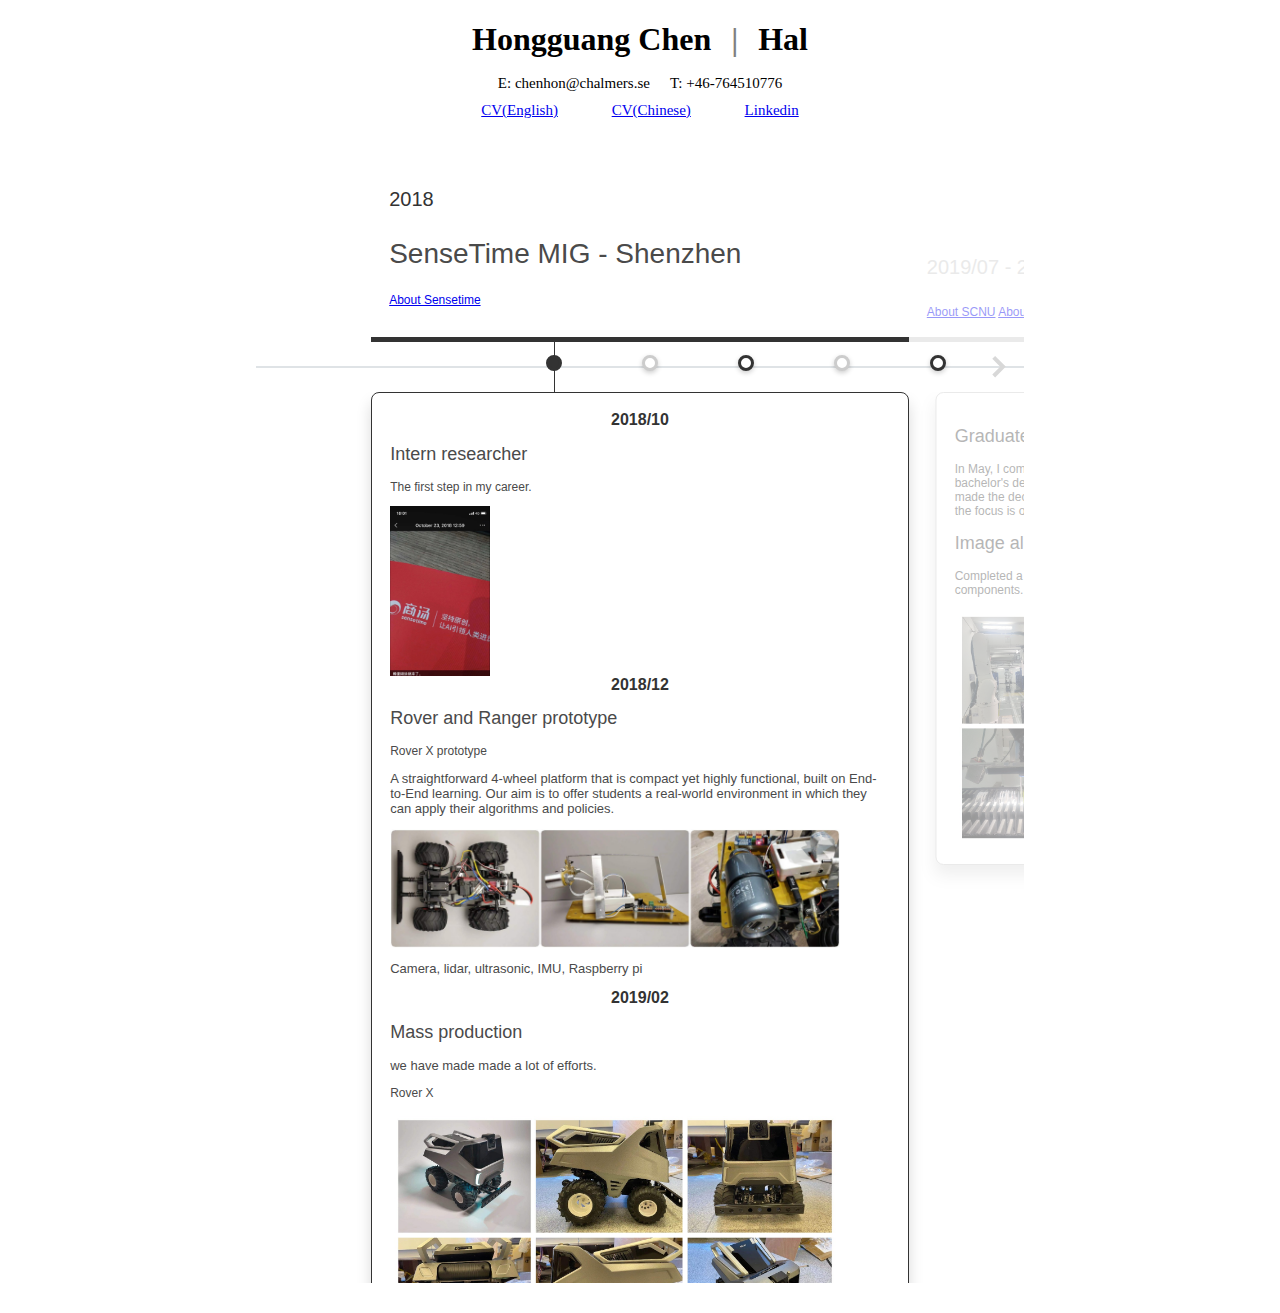
==== commit 5c8e0bdc: "update" ====
--- a/index.html
+++ b/index.html
@@ -66,18 +66,17 @@
       <h1 style="margin-left: 20px; margin-right: 20px; color: gray;"> | </h1>
       <h1>Hal</h1>
     </div>
-    <div style="margin-top: -20px;">
-      <p class="contact-info" style="font-size: 15px">Email: chenhon@chalmers.se | chenhongguang@m.scnu.edu.cn
-      </p>
+    <!-- show email and tel in a row, a separator between them -->
+    <div style="margin-top: -20px; display: flex; flex-direction: row; justify-content: center;">
+      <p style="font-size: 15px;">E: chenhon@chalmers.se</p>
+      <p style="font-size: 15px; margin-left: 20px;">T: +46-764510776</p>
     </div>
-    <div style="margin-top: -20px;">
-      <p style="font-size: 15px"> Tel: (China) +86-15625153858 (Sweden) +46-764510776</p>
-    </div>
+
     <div style="margin-top: -20px;">
       <p style="font-size: 15px">
-        <a href="/cv.html" target="_blank" style="margin-right: 50px;"> CV(English)</a>
+        <a href="/cv_eng.pdf" target="_blank" style="margin-right: 50px;"> CV(English)</a>
         <a href="/cv_zh.html" target="_blank" style="margin-right: 50px;"> CV(Chinese)</a>
-        <a href="https://www.linkedin.com/in/%E9%B8%BF%E5%85%89-%E9%99%88-22b93a14a/" target="_blank">
+        <a href="https://www.linkedin.com/in/chen-hongguang-22b93a14a/?original_referer=" target="_blank">
           Linkedin
         </a>
       </p>
@@ -297,8 +296,6 @@
           </div>
         </section>
       </div>
-      <!--   </div> -->
-      <!-- ###   -->
     </div>
     <!-- # component ends -->
   </div>
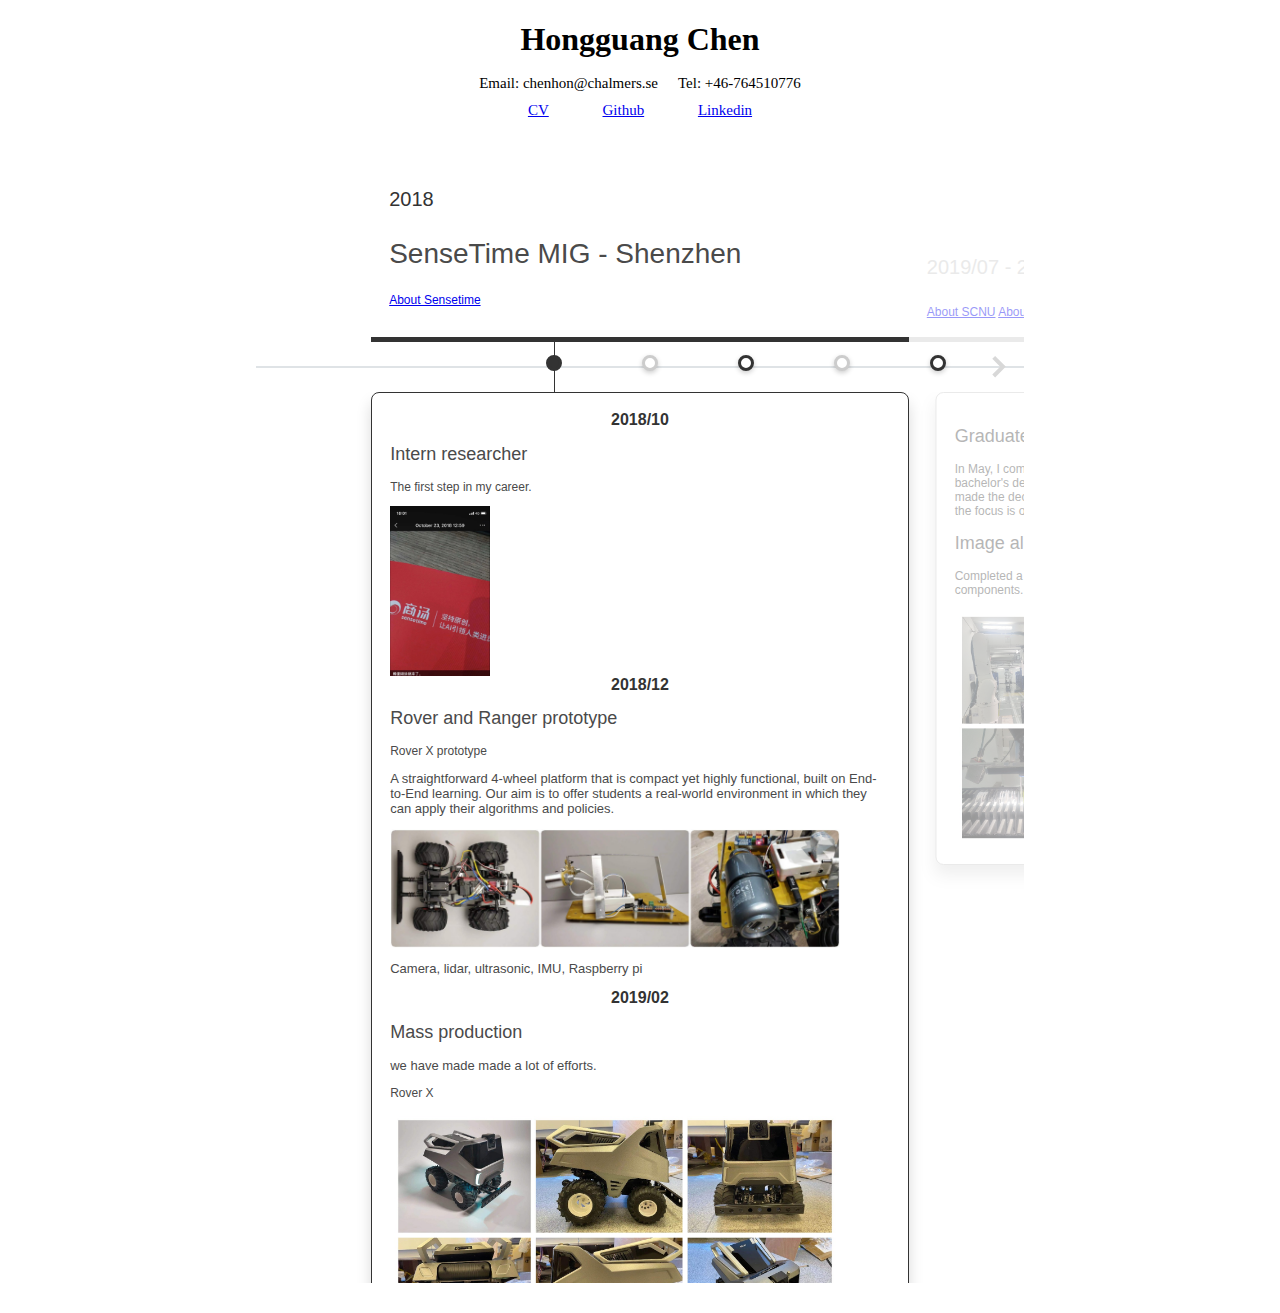
==== commit 933bff6c: "update" ====
--- a/index.html
+++ b/index.html
@@ -63,19 +63,17 @@
   <div style="display: flex; flex-direction: column; align-items: center;">
     <div style="display: flex; flex-direction: row; justify-content: center; margin-bottom: 0px;">
       <h1>Hongguang Chen </h1>
-      <h1 style="margin-left: 20px; margin-right: 20px; color: gray;"> | </h1>
-      <h1>Hal</h1>
     </div>
     <!-- show email and tel in a row, a separator between them -->
     <div style="margin-top: -20px; display: flex; flex-direction: row; justify-content: center;">
-      <p style="font-size: 15px;">E: chenhon@chalmers.se</p>
-      <p style="font-size: 15px; margin-left: 20px;">T: +46-764510776</p>
+      <p style="font-size: 15px;">Email: chenhon@chalmers.se</p>
+      <p style="font-size: 15px; margin-left: 20px;">Tel: +46-764510776</p>
     </div>
 
     <div style="margin-top: -20px;">
       <p style="font-size: 15px">
-        <a href="/cv_eng.pdf" target="_blank" style="margin-right: 50px;"> CV(English)</a>
-        <a href="/cv_zh.html" target="_blank" style="margin-right: 50px;"> CV(Chinese)</a>
+        <a href="/cv_eng.pdf" target="_blank" style="margin-right: 50px;"> CV</a>
+        <a href="https://github.com/CXianRen" target="_blank" style="margin-right: 50px;"> Github</a>
         <a href="https://www.linkedin.com/in/chen-hongguang-22b93a14a/?original_referer=" target="_blank">
           Linkedin
         </a>
